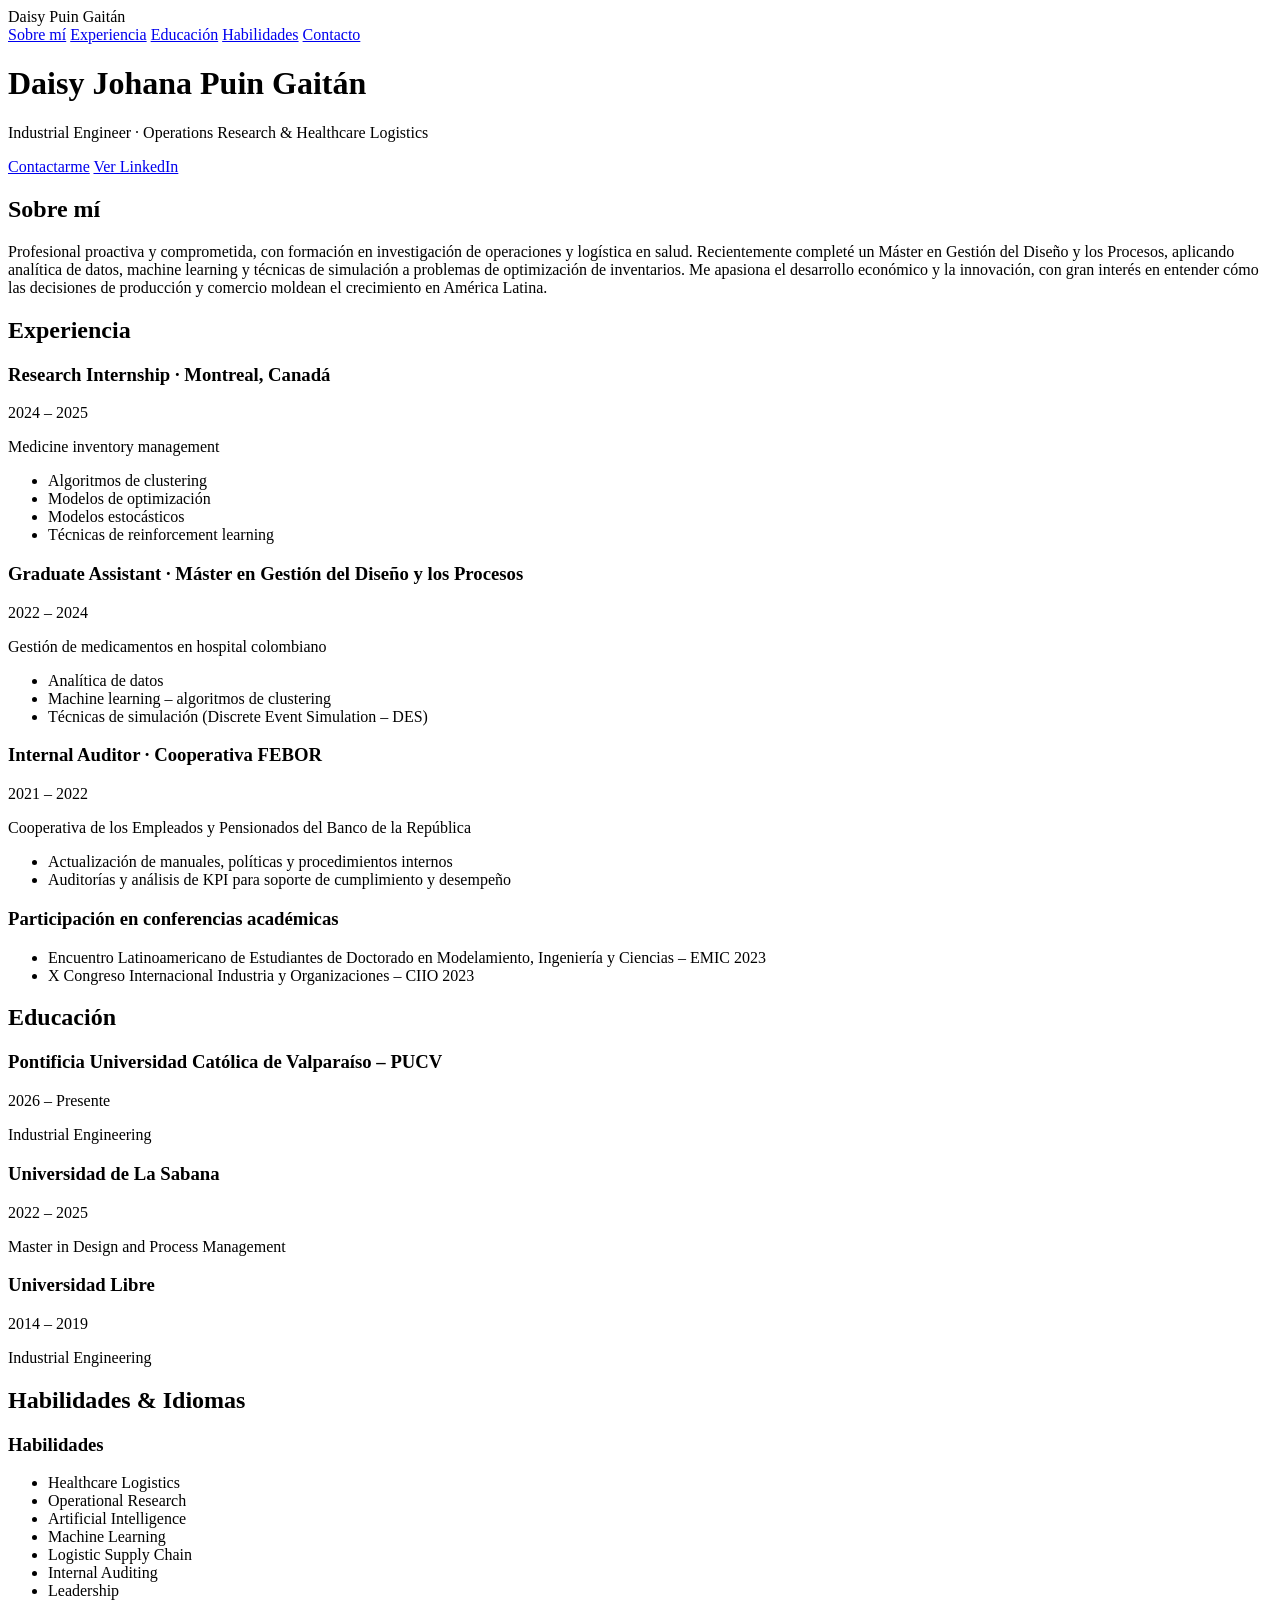
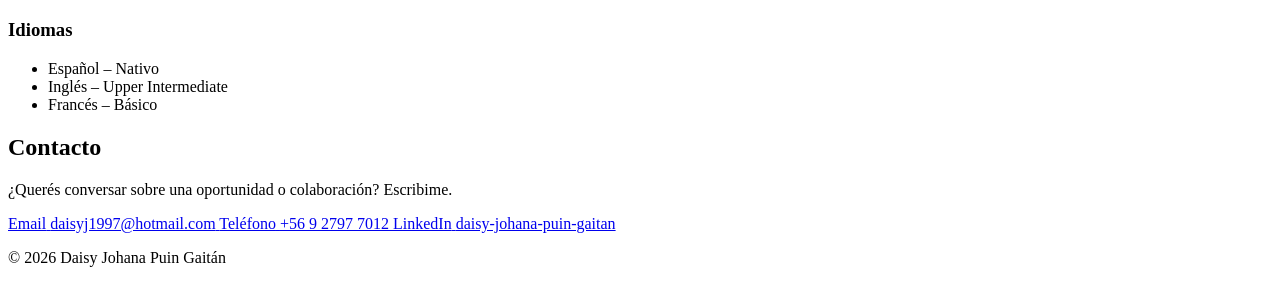
==== index.html @ 59e85f4f "Rename index_1.html to index.html" ====
<!DOCTYPE html>
<html lang="es">
<head>
<meta charset="UTF-8">
<meta name="viewport" content="width=device-width, initial-scale=1.0">
<title>Daisy Puin Gaitán · Industrial Engineer</title>
<link rel="stylesheet" href="style.css">
</head>
<body>

<header class="hero">
  <nav class="nav">
    <span class="nav-name">Daisy Puin Gaitán</span>
    <div class="nav-links">
      <a href="#about">Sobre mí</a>
      <a href="#experience">Experiencia</a>
      <a href="#education">Educación</a>
      <a href="#skills">Habilidades</a>
      <a href="#contact">Contacto</a>
    </div>
  </nav>

  <div class="hero-content">
    <h1>Daisy Johana Puin Gaitán</h1>
    <p class="role">Industrial Engineer &middot; Operations Research &amp; Healthcare Logistics</p>
    <div class="hero-actions">
      <a class="btn btn-primary" href="#contact">Contactarme</a>
      <a class="btn btn-secondary" href="https://www.linkedin.com/in/daisy-johana-puin-gaitan-b89314193/" target="_blank" rel="noopener">Ver LinkedIn</a>
    </div>
  </div>
</header>

<main>

  <section id="about" class="section">
    <h2>Sobre mí</h2>
    <p>
      Profesional proactiva y comprometida, con formación en investigación de operaciones y
      logística en salud. Recientemente completé un Máster en Gestión del Diseño y los Procesos,
      aplicando analítica de datos, machine learning y técnicas de simulación a problemas de
      optimización de inventarios. Me apasiona el desarrollo económico y la innovación, con gran
      interés en entender cómo las decisiones de producción y comercio moldean el crecimiento
      en América Latina.
    </p>
  </section>

  <section id="experience" class="section alt">
    <h2>Experiencia</h2>

    <div class="timeline">

      <article class="timeline-item">
        <div class="timeline-header">
          <h3>Research Internship &middot; Montreal, Canadá</h3>
          <span class="timeline-date">2024 &ndash; 2025</span>
        </div>
        <p class="timeline-sub">Medicine inventory management</p>
        <ul>
          <li>Algoritmos de clustering</li>
          <li>Modelos de optimización</li>
          <li>Modelos estocásticos</li>
          <li>Técnicas de reinforcement learning</li>
        </ul>
      </article>

      <article class="timeline-item">
        <div class="timeline-header">
          <h3>Graduate Assistant &middot; Máster en Gestión del Diseño y los Procesos</h3>
          <span class="timeline-date">2022 &ndash; 2024</span>
        </div>
        <p class="timeline-sub">Gestión de medicamentos en hospital colombiano</p>
        <ul>
          <li>Analítica de datos</li>
          <li>Machine learning &ndash; algoritmos de clustering</li>
          <li>Técnicas de simulación (Discrete Event Simulation &ndash; DES)</li>
        </ul>
      </article>

      <article class="timeline-item">
        <div class="timeline-header">
          <h3>Internal Auditor &middot; Cooperativa FEBOR</h3>
          <span class="timeline-date">2021 &ndash; 2022</span>
        </div>
        <p class="timeline-sub">Cooperativa de los Empleados y Pensionados del Banco de la República</p>
        <ul>
          <li>Actualización de manuales, políticas y procedimientos internos</li>
          <li>Auditorías y análisis de KPI para soporte de cumplimiento y desempeño</li>
        </ul>
      </article>

    </div>

    <div class="conferences">
      <h3>Participación en conferencias académicas</h3>
      <ul>
        <li>Encuentro Latinoamericano de Estudiantes de Doctorado en Modelamiento, Ingeniería y Ciencias &ndash; EMIC 2023</li>
        <li>X Congreso Internacional Industria y Organizaciones &ndash; CIIO 2023</li>
      </ul>
    </div>
  </section>

  <section id="education" class="section">
    <h2>Educación</h2>
    <div class="timeline">
      <article class="timeline-item">
        <div class="timeline-header">
          <h3>Pontificia Universidad Católica de Valparaíso &ndash; PUCV</h3>
          <span class="timeline-date">2026 &ndash; Presente</span>
        </div>
        <p class="timeline-sub">Industrial Engineering</p>
      </article>

      <article class="timeline-item">
        <div class="timeline-header">
          <h3>Universidad de La Sabana</h3>
          <span class="timeline-date">2022 &ndash; 2025</span>
        </div>
        <p class="timeline-sub">Master in Design and Process Management</p>
      </article>

      <article class="timeline-item">
        <div class="timeline-header">
          <h3>Universidad Libre</h3>
          <span class="timeline-date">2014 &ndash; 2019</span>
        </div>
        <p class="timeline-sub">Industrial Engineering</p>
      </article>
    </div>
  </section>

  <section id="skills" class="section alt">
    <h2>Habilidades &amp; Idiomas</h2>

    <div class="skills-grid">
      <div>
        <h3>Habilidades</h3>
        <ul class="tags">
          <li>Healthcare Logistics</li>
          <li>Operational Research</li>
          <li>Artificial Intelligence</li>
          <li>Machine Learning</li>
          <li>Logistic Supply Chain</li>
          <li>Internal Auditing</li>
          <li>Leadership</li>
        </ul>
      </div>

      <div>
        <h3>Idiomas</h3>
        <ul class="tags">
          <li>Español &ndash; Nativo</li>
          <li>Inglés &ndash; Upper Intermediate</li>
          <li>Francés &ndash; Básico</li>
        </ul>
      </div>
    </div>
  </section>

  <section id="contact" class="section">
    <h2>Contacto</h2>
    <p>¿Querés conversar sobre una oportunidad o colaboración? Escribime.</p>
    <div class="contact-grid">
      <a class="contact-card" href="mailto:daisyj1997@hotmail.com">
        <span class="contact-label">Email</span>
        <span>daisyj1997@hotmail.com</span>
      </a>
      <a class="contact-card" href="tel:+56927977012">
        <span class="contact-label">Teléfono</span>
        <span>+56 9 2797 7012</span>
      </a>
      <a class="contact-card" href="https://www.linkedin.com/in/daisy-johana-puin-gaitan-b89314193/" target="_blank" rel="noopener">
        <span class="contact-label">LinkedIn</span>
        <span>daisy-johana-puin-gaitan</span>
      </a>
    </div>
  </section>

</main>

<footer class="footer">
  <p>&copy; <span id="year"></span> Daisy Johana Puin Gaitán</p>
</footer>

<script>
  document.getElementById('year').textContent = new Date().getFullYear();
</script>

</body>
</html>
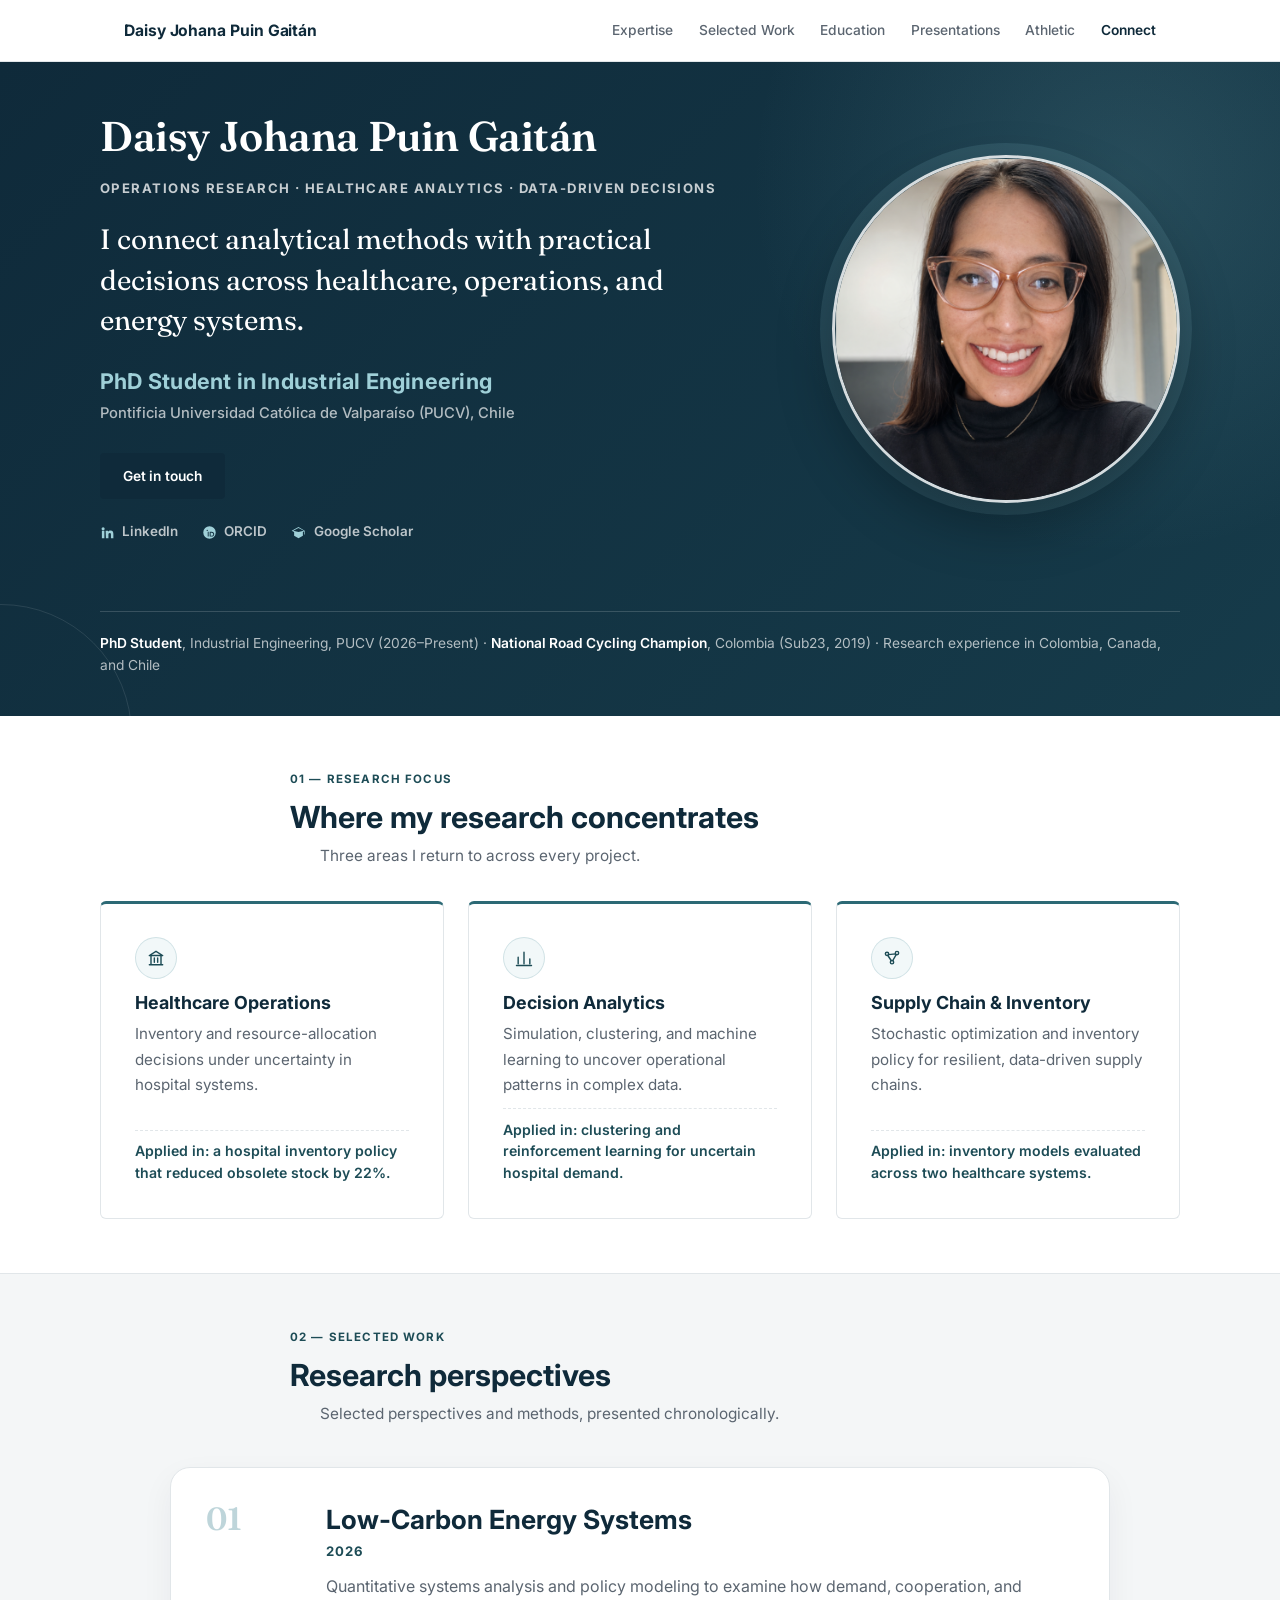
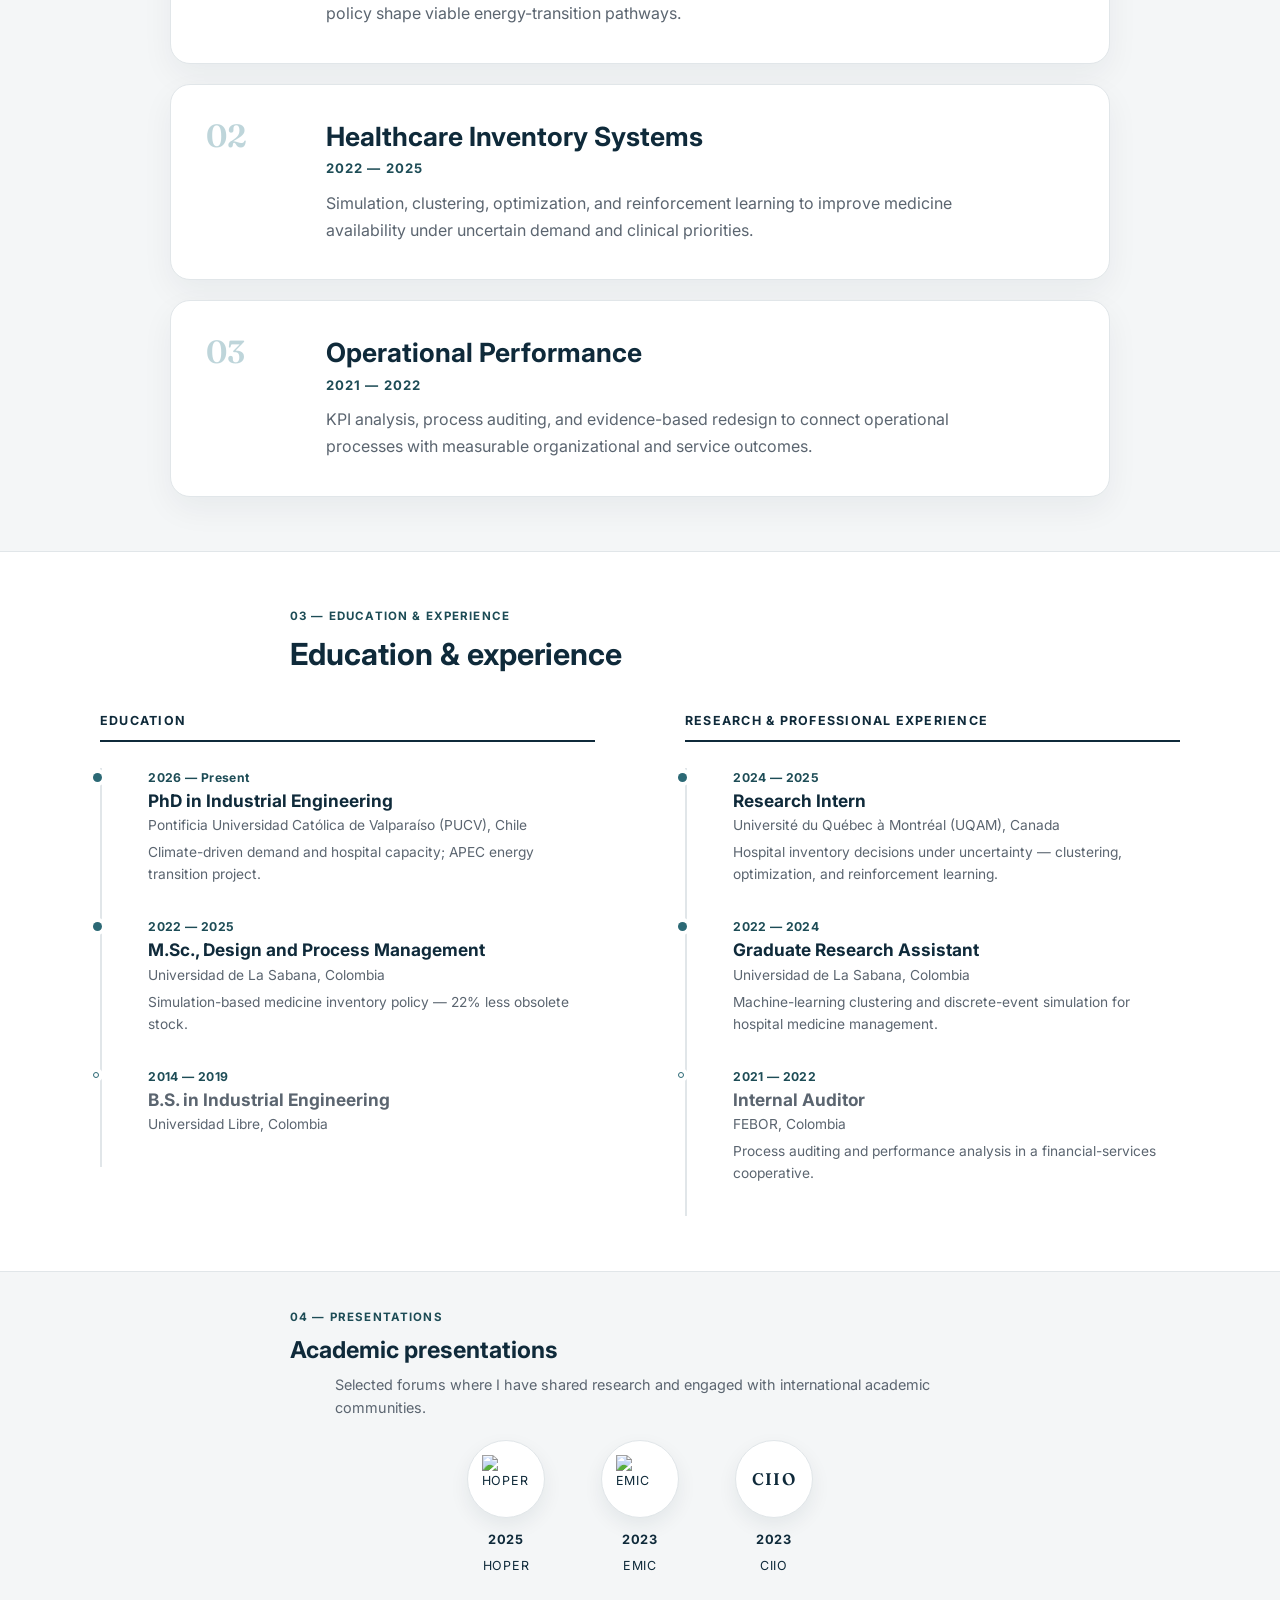
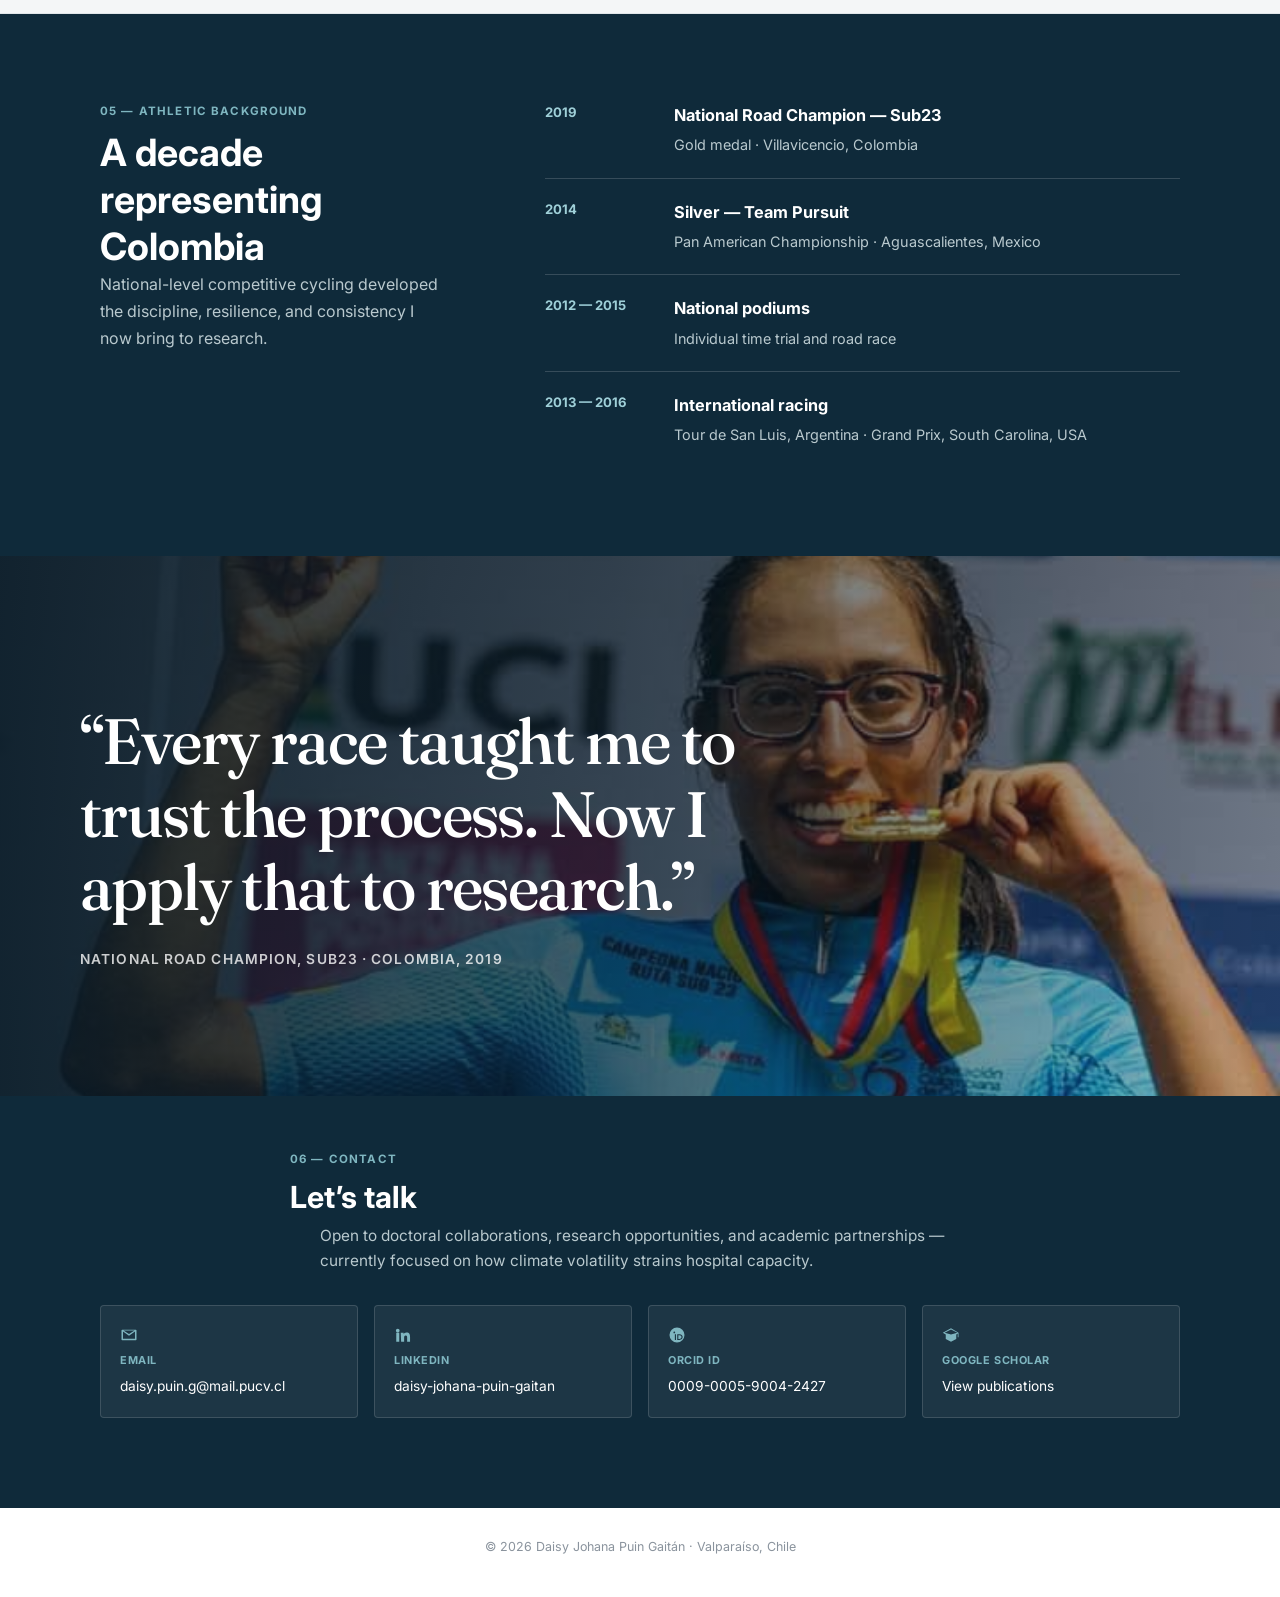
==== commit 13c48c29: "Update personal website" ====
--- a/index.html
+++ b/index.html
@@ -1,188 +1,276 @@
 <!DOCTYPE html>
-<html lang="es">
+<html lang="en">
 <head>
 <meta charset="UTF-8">
 <meta name="viewport" content="width=device-width, initial-scale=1.0">
-<title>Daisy Puin Gaitán · Industrial Engineer</title>
+<title>Daisy Puin Gaitán · Industrial Engineer &amp; Researcher</title>
+<meta name="description" content="Daisy Johana Puin Gaitán — Industrial Engineer and PhD researcher in Operations Research and Healthcare Systems, PUCV, Chile.">
+
+<!-- Open Graph -->
+<meta property="og:title" content="Daisy Puin Gaitán · Industrial Engineer &amp; Researcher">
+<meta property="og:description" content="Industrial Engineer and Researcher in Healthcare Operations — Pontificia Universidad Católica de Valparaíso, Chile.">
+<meta property="og:type" content="website">
+<meta property="og:image" content="linkedin.png">
+
+<link rel="icon" href="data:image/svg+xml,%3Csvg xmlns='http://www.w3.org/2000/svg' viewBox='0 0 64 64'%3E%3Crect width='64' height='64' rx='8' fill='%230f2a3a'/%3E%3Ctext x='32' y='41' font-family='Arial,sans-serif' font-weight='700' font-size='24' fill='%237fb6c0' text-anchor='middle'%3EDP%3C/text%3E%3C/svg%3E">
+
+<link rel="preconnect" href="https://fonts.googleapis.com">
+<link rel="preconnect" href="https://fonts.gstatic.com" crossorigin>
+<link href="https://fonts.googleapis.com/css2?family=Fraunces:opsz,wght@9..144,500;9..144,600&amp;family=Inter:wght@400;500;600;700&amp;display=swap" rel="stylesheet">
+
 <link rel="stylesheet" href="style.css">
 </head>
 <body>
 
-<header class="hero">
-  <nav class="nav">
-    <span class="nav-name">Daisy Puin Gaitán</span>
+<a class="skip-link" href="#main">Skip to content</a>
+
+<!-- ============ HEADER / NAV ============ -->
+<header class="site-header">
+  <nav class="nav" aria-label="Primary">
+    <a class="nav-brand" href="#top">Daisy Johana Puin Gaitán</a>
+
+    <input type="checkbox" id="nav-toggle" class="nav-toggle-input">
+    <label for="nav-toggle" class="nav-toggle" aria-label="Open menu">
+      <span></span><span></span><span></span>
+    </label>
+
     <div class="nav-links">
-      <a href="#about">Sobre mí</a>
-      <a href="#experience">Experiencia</a>
-      <a href="#education">Educación</a>
-      <a href="#skills">Habilidades</a>
-      <a href="#contact">Contacto</a>
+      <a href="#focus">Expertise</a>
+      <a href="#projects">Selected Work</a>
+      <a href="#education">Education</a>
+      <a href="#presentations">Presentations</a>
+      <a href="#athletic">Athletic</a>
+      <a href="#contact" class="nav-cta">Connect</a>
     </div>
   </nav>
-
-  <div class="hero-content">
-    <h1>Daisy Johana Puin Gaitán</h1>
-    <p class="role">Industrial Engineer &middot; Operations Research &amp; Healthcare Logistics</p>
-    <div class="hero-actions">
-      <a class="btn btn-primary" href="#contact">Contactarme</a>
-      <a class="btn btn-secondary" href="https://www.linkedin.com/in/daisy-johana-puin-gaitan-b89314193/" target="_blank" rel="noopener">Ver LinkedIn</a>
-    </div>
-  </div>
 </header>
 
-<main>
-
-  <section id="about" class="section">
-    <h2>Sobre mí</h2>
-    <p>
-      Profesional proactiva y comprometida, con formación en investigación de operaciones y
-      logística en salud. Recientemente completé un Máster en Gestión del Diseño y los Procesos,
-      aplicando analítica de datos, machine learning y técnicas de simulación a problemas de
-      optimización de inventarios. Me apasiona el desarrollo económico y la innovación, con gran
-      interés en entender cómo las decisiones de producción y comercio moldean el crecimiento
-      en América Latina.
-    </p>
-  </section>
-
-  <section id="experience" class="section alt">
-    <h2>Experiencia</h2>
-
-    <div class="timeline">
-
-      <article class="timeline-item">
-        <div class="timeline-header">
-          <h3>Research Internship &middot; Montreal, Canadá</h3>
-          <span class="timeline-date">2024 &ndash; 2025</span>
-        </div>
-        <p class="timeline-sub">Medicine inventory management</p>
-        <ul>
-          <li>Algoritmos de clustering</li>
-          <li>Modelos de optimización</li>
-          <li>Modelos estocásticos</li>
-          <li>Técnicas de reinforcement learning</li>
-        </ul>
-      </article>
-
-      <article class="timeline-item">
-        <div class="timeline-header">
-          <h3>Graduate Assistant &middot; Máster en Gestión del Diseño y los Procesos</h3>
-          <span class="timeline-date">2022 &ndash; 2024</span>
-        </div>
-        <p class="timeline-sub">Gestión de medicamentos en hospital colombiano</p>
-        <ul>
-          <li>Analítica de datos</li>
-          <li>Machine learning &ndash; algoritmos de clustering</li>
-          <li>Técnicas de simulación (Discrete Event Simulation &ndash; DES)</li>
-        </ul>
-      </article>
-
-      <article class="timeline-item">
-        <div class="timeline-header">
-          <h3>Internal Auditor &middot; Cooperativa FEBOR</h3>
-          <span class="timeline-date">2021 &ndash; 2022</span>
-        </div>
-        <p class="timeline-sub">Cooperativa de los Empleados y Pensionados del Banco de la República</p>
-        <ul>
-          <li>Actualización de manuales, políticas y procedimientos internos</li>
-          <li>Auditorías y análisis de KPI para soporte de cumplimiento y desempeño</li>
-        </ul>
-      </article>
-
-    </div>
-
-    <div class="conferences">
-      <h3>Participación en conferencias académicas</h3>
-      <ul>
-        <li>Encuentro Latinoamericano de Estudiantes de Doctorado en Modelamiento, Ingeniería y Ciencias &ndash; EMIC 2023</li>
-        <li>X Congreso Internacional Industria y Organizaciones &ndash; CIIO 2023</li>
-      </ul>
-    </div>
-  </section>
-
-  <section id="education" class="section">
-    <h2>Educación</h2>
-    <div class="timeline">
-      <article class="timeline-item">
-        <div class="timeline-header">
-          <h3>Pontificia Universidad Católica de Valparaíso &ndash; PUCV</h3>
-          <span class="timeline-date">2026 &ndash; Presente</span>
-        </div>
-        <p class="timeline-sub">Industrial Engineering</p>
-      </article>
-
-      <article class="timeline-item">
-        <div class="timeline-header">
-          <h3>Universidad de La Sabana</h3>
-          <span class="timeline-date">2022 &ndash; 2025</span>
-        </div>
-        <p class="timeline-sub">Master in Design and Process Management</p>
-      </article>
-
-      <article class="timeline-item">
-        <div class="timeline-header">
-          <h3>Universidad Libre</h3>
-          <span class="timeline-date">2014 &ndash; 2019</span>
-        </div>
-        <p class="timeline-sub">Industrial Engineering</p>
-      </article>
-    </div>
-  </section>
-
-  <section id="skills" class="section alt">
-    <h2>Habilidades &amp; Idiomas</h2>
-
-    <div class="skills-grid">
-      <div>
-        <h3>Habilidades</h3>
-        <ul class="tags">
-          <li>Healthcare Logistics</li>
-          <li>Operational Research</li>
-          <li>Artificial Intelligence</li>
-          <li>Machine Learning</li>
-          <li>Logistic Supply Chain</li>
-          <li>Internal Auditing</li>
-          <li>Leadership</li>
+<main id="main">
+
+  <!-- ============ HERO / PROFILE ============ -->
+  <section class="hero" id="top">
+    <div class="hero-inner">
+      <div class="hero-text">
+        <h1>Daisy Johana Puin Gaitán</h1>
+        <p class="keywords">Operations Research · Healthcare Analytics · Data-Driven Decisions</p>
+        <p class="tagline">I connect analytical methods with practical decisions across healthcare, operations, and energy systems.</p>
+        <p class="hero-role">PhD Student in Industrial Engineering</p>
+        <p class="affiliation">Pontificia Universidad Católica de Valparaíso (PUCV), Chile</p>
+
+        <div class="hero-actions">
+          <a class="btn btn-primary" href="mailto:daisy.puin.g@mail.pucv.cl">Get in touch</a>
+        </div>
+
+        <ul class="hero-links" aria-label="Professional profiles">
+          <li>
+            <a href="https://www.linkedin.com/in/daisy-johana-puin-gaitan-b89314193/" target="_blank" rel="noopener">
+              <svg viewBox="0 0 24 24" aria-hidden="true"><path d="M4.98 3.5a2.5 2.5 0 1 1 0 5 2.5 2.5 0 0 1 0-5ZM3 9h4v12H3zM9 9h3.8v1.7h.05c.53-.95 1.83-1.95 3.77-1.95 4.03 0 4.78 2.55 4.78 5.86V21H17.5v-5.4c0-1.29-.02-2.95-1.85-2.95-1.86 0-2.14 1.4-2.14 2.86V21H9.51z"/></svg>
+              <span>LinkedIn</span>
+            </a>
+          </li>
+          <li>
+            <a href="https://orcid.org/0009-0005-9004-2427" target="_blank" rel="noopener">
+              <svg viewBox="0 0 24 24" aria-hidden="true"><path d="M12 2a10 10 0 1 0 0 20 10 10 0 0 0 0-20Zm-3.6 5.4a1.15 1.15 0 1 1 0 2.3 1.15 1.15 0 0 1 0-2.3ZM9.15 10.9h1.5v7.6h-1.5zm3.15 0h3.05c2.9 0 4.18 2.07 4.18 3.8 0 1.9-1.49 3.8-4.15 3.8h-3.08zm1.5 1.33v5.15h1.44c1.94 0 2.75-1.43 2.75-2.6 0-1.4-.87-2.55-2.78-2.55z"/></svg>
+              <span>ORCID</span>
+            </a>
+          </li>
+          <li>
+            <a href="https://scholar.google.com/citations?user=9LA3cPAAAAAJ&amp;hl=es" target="_blank" rel="noopener">
+              <svg viewBox="0 0 24 24" aria-hidden="true"><path d="M12 3 1 9l4 2.18v6L12 21l7-3.82v-6l2-1.09V15h1V9Zm-6 9.28V13.3l6 3.28 6-3.28v-.02l-6 3.28Zm6-1.1L3.5 9 12 4.82 20.5 9Z"/></svg>
+              <span>Google Scholar</span>
+            </a>
+          </li>
         </ul>
       </div>
 
-      <div>
-        <h3>Idiomas</h3>
-        <ul class="tags">
-          <li>Español &ndash; Nativo</li>
-          <li>Inglés &ndash; Upper Intermediate</li>
-          <li>Francés &ndash; Básico</li>
-        </ul>
+      <div class="hero-photo">
+        <img src="linkedin.png" alt="Portrait of Daisy Johana Puin Gaitán">
       </div>
     </div>
-  </section>
-
-  <section id="contact" class="section">
-    <h2>Contacto</h2>
-    <p>¿Querés conversar sobre una oportunidad o colaboración? Escribime.</p>
+
+    <p class="hero-credentials">
+      <strong>PhD Student</strong>, Industrial Engineering, PUCV (2026–Present) ·
+      <strong>National Road Cycling Champion</strong>, Colombia (Sub23, 2019) ·
+      Research experience in Colombia, Canada, and Chile
+    </p>
+  </section>
+
+  <!-- ============ RESEARCH FOCUS ============ -->
+  <section class="section" id="focus" aria-labelledby="focus-title">
+    <div class="section-head section-head-center">
+      <p class="kicker">01 — Research Focus</p>
+      <h2 id="focus-title">Where my research concentrates</h2>
+      <p class="section-lede">Three areas I return to across every project.</p>
+    </div>
+
+    <div class="focus-grid">
+      <article class="focus-card"><span class="focus-icon" aria-hidden="true"><svg viewBox="0 0 24 24"><path d="M4 20h16M6 20V9m12 11V9M4 9h16L12 4 4 9Zm6 3v5m4-5v5"/></svg></span><h3>Healthcare Operations</h3><p>Inventory and resource-allocation decisions under uncertainty in hospital systems.</p><p class="focus-applied">Applied in: a hospital inventory policy that reduced obsolete stock by 22%.</p></article>
+      <article class="focus-card"><span class="focus-icon" aria-hidden="true"><svg viewBox="0 0 24 24"><path d="M5 19V11m7 8V5m7 14v-6M3 21h18"/></svg></span><h3>Decision Analytics</h3><p>Simulation, clustering, and machine learning to uncover operational patterns in complex data.</p><p class="focus-applied">Applied in: clustering and reinforcement learning for uncertain hospital demand.</p></article>
+      <article class="focus-card"><span class="focus-icon" aria-hidden="true"><svg viewBox="0 0 24 24"><circle cx="6" cy="7" r="2"/><circle cx="18" cy="6" r="2"/><circle cx="12" cy="17" r="2"/><path d="m8 8 8-1m-9 2 4 6m6-7-4 7"/></svg></span><h3>Supply Chain &amp; Inventory</h3><p>Stochastic optimization and inventory policy for resilient, data-driven supply chains.</p><p class="focus-applied">Applied in: inventory models evaluated across two healthcare systems.</p></article>
+    </div>
+  </section>
+
+  <!-- ============ SELECTED RESEARCH & PROJECTS ============ -->
+  <section class="section section-alt" id="projects" aria-labelledby="projects-title">
+    <div class="section-head section-head-center">
+      <p class="kicker">02 — Selected Work</p>
+      <h2 id="projects-title">Research perspectives</h2>
+      <p class="section-lede">Selected perspectives and methods, presented chronologically.</p>
+    </div>
+
+    <div class="project-list project-list-compact">
+      <article class="project-summary">
+        <span class="project-index">01</span>
+        <div><h3>Low-Carbon Energy Systems</h3><time datetime="2026">2026</time><p>Quantitative systems analysis and policy modeling to examine how demand, cooperation, and policy shape viable energy-transition pathways.</p></div>
+      </article>
+
+      <article class="project-summary">
+        <span class="project-index">02</span>
+        <div><h3>Healthcare Inventory Systems</h3><time>2022 — 2025</time><p>Simulation, clustering, optimization, and reinforcement learning to improve medicine availability under uncertain demand and clinical priorities.</p></div>
+      </article>
+
+      <article class="project-summary">
+        <span class="project-index">03</span>
+        <div><h3>Operational Performance</h3><time>2021 — 2022</time><p>KPI analysis, process auditing, and evidence-based redesign to connect operational processes with measurable organizational and service outcomes.</p></div>
+      </article>
+    </div>
+  </section>
+
+  <!-- ============ EDUCATION & EXPERIENCE ============ -->
+  <section class="section" id="education" aria-labelledby="education-title">
+    <div class="section-head section-head-center">
+      <p class="kicker">03 — Education &amp; Experience</p>
+      <h2 id="education-title">Education &amp; experience</h2>
+    </div>
+
+    <div class="career-columns">
+      <section class="career-column" aria-labelledby="academic-path-title"><h3 id="academic-path-title">Education</h3><ol class="timeline">
+      <li class="timeline-item">
+        <div class="timeline-marker" aria-hidden="true"></div>
+        <div class="timeline-content">
+          <div class="timeline-row">
+            <span class="timeline-date">2026 — Present</span>
+          </div>
+          <h3>PhD in Industrial Engineering</h3>
+          <p class="timeline-org">Pontificia Universidad Católica de Valparaíso (PUCV), Chile</p>
+          <p>Climate-driven demand and hospital capacity; APEC energy transition project.</p>
+        </div>
+      </li>
+
+      <li class="timeline-item">
+        <div class="timeline-marker" aria-hidden="true"></div>
+        <div class="timeline-content">
+          <div class="timeline-row">
+            <span class="timeline-date">2022 — 2025</span>
+          </div>
+          <h3>M.Sc., Design and Process Management</h3>
+          <p class="timeline-org">Universidad de La Sabana, Colombia</p>
+          <p>Simulation-based medicine inventory policy — 22% less obsolete stock.</p>
+        </div>
+      </li>
+
+      <li class="timeline-item timeline-item-minor">
+        <div class="timeline-marker" aria-hidden="true"></div>
+        <div class="timeline-content">
+          <div class="timeline-row">
+            <span class="timeline-date">2014 — 2019</span>
+          </div>
+          <h3>B.S. in Industrial Engineering</h3>
+          <p class="timeline-org">Universidad Libre, Colombia</p>
+        </div>
+      </li>
+      </ol></section>
+      <section class="career-column" aria-labelledby="experience-path-title"><h3 id="experience-path-title">Research &amp; professional experience</h3><ol class="timeline">
+        <li class="timeline-item"><div class="timeline-marker" aria-hidden="true"></div><div class="timeline-content"><div class="timeline-row"><span class="timeline-date">2024 — 2025</span></div><h3>Research Intern</h3><p class="timeline-org">Université du Québec à Montréal (UQAM), Canada</p><p>Hospital inventory decisions under uncertainty — clustering, optimization, and reinforcement learning.</p></div></li>
+        <li class="timeline-item"><div class="timeline-marker" aria-hidden="true"></div><div class="timeline-content"><div class="timeline-row"><span class="timeline-date">2022 — 2024</span></div><h3>Graduate Research Assistant</h3><p class="timeline-org">Universidad de La Sabana, Colombia</p><p>Machine-learning clustering and discrete-event simulation for hospital medicine management.</p></div></li>
+        <li class="timeline-item timeline-item-minor"><div class="timeline-marker" aria-hidden="true"></div><div class="timeline-content"><div class="timeline-row"><span class="timeline-date">2021 — 2022</span></div><h3>Internal Auditor</h3><p class="timeline-org">FEBOR, Colombia</p><p>Process auditing and performance analysis in a financial-services cooperative.</p></div></li>
+      </ol></section>
+    </div>
+  </section>
+
+  <!-- ============ PRESENTATIONS ============ -->
+  <section class="section section-alt" id="presentations" aria-labelledby="presentations-title">
+    <div class="section-head section-head-center">
+      <p class="kicker">04 — Presentations</p>
+      <h2 id="presentations-title">Academic presentations</h2>
+      <p class="section-lede">Selected forums where I have shared research and engaged with international academic communities.</p>
+    </div>
+
+    <div class="presentation-circles" aria-label="Academic presentations by year">
+      <a class="presentation-circle" href="https://www.hoper-school.com/" target="_blank" rel="noopener"><span class="event-logo"><img src="assets/hoper.png" alt="HOpeR"></span><strong>2025</strong><span>HOpeR</span></a>
+      <a class="presentation-circle" href="https://eventos.cmm.uchile.cl/emic2023/index.html" target="_blank" rel="noopener"><span class="event-logo"><img src="assets/emic2023.png" alt="EMIC"></span><strong>2023</strong><span>EMIC</span></a>
+      <a class="presentation-circle" href="https://revistascientificas.cuc.edu.co/bilo/issue/view/247" target="_blank" rel="noopener"><span class="event-logo event-logo-type" aria-label="CIIO">CIIO</span><strong>2023</strong><span>CIIO</span></a>
+    </div>
+  </section>
+
+  <!-- ============ ATHLETIC BACKGROUND ============ -->
+  <section class="athletic-records" id="athletic" aria-labelledby="athletic-title">
+    <div class="athletic-records-inner">
+      <div class="athletic-records-intro"><p class="kicker kicker-light">05 — Athletic Background</p><h2 id="athletic-title">A decade representing Colombia</h2><p>National-level competitive cycling developed the discipline, resilience, and consistency I now bring to research.</p></div>
+      <ol class="athletic-achievements">
+        <li><time>2019</time><div><strong>National Road Champion — Sub23</strong><span>Gold medal · Villavicencio, Colombia</span></div></li>
+        <li><time>2014</time><div><strong>Silver — Team Pursuit</strong><span>Pan American Championship · Aguascalientes, Mexico</span></div></li>
+        <li><time>2012 — 2015</time><div><strong>National podiums</strong><span>Individual time trial and road race</span></div></li>
+        <li><time>2013 — 2016</time><div><strong>International racing</strong><span>Tour de San Luis, Argentina · Grand Prix, South Carolina, USA</span></div></li>
+      </ol>
+    </div>
+  </section>
+  <section class="athletic-statement" aria-label="Athletic mindset">
+    <div class="athletic-overlay">
+      <blockquote>&ldquo;Every race taught me to trust the process. Now I apply that to research.&rdquo;</blockquote>
+      <p>National Road Champion, Sub23 · Colombia, 2019</p>
+    </div>
+  </section>
+
+  <!-- ============ CONTACT ============ -->
+  <section class="section section-dark" id="contact" aria-labelledby="contact-title">
+    <div class="section-head section-head-center">
+      <p class="kicker kicker-light">06 — Contact</p>
+      <h2 id="contact-title">Let&rsquo;s talk</h2>
+      <p class="section-lede section-lede-light">Open to doctoral collaborations, research opportunities, and academic
+        partnerships — currently focused on how climate volatility strains hospital capacity.</p>
+    </div>
+
     <div class="contact-grid">
-      <a class="contact-card" href="mailto:daisyj1997@hotmail.com">
+      <a class="contact-card" href="mailto:daisy.puin.g@mail.pucv.cl">
+        <svg viewBox="0 0 24 24" aria-hidden="true"><path d="M3 5h18a1 1 0 0 1 1 1v12a1 1 0 0 1-1 1H3a1 1 0 0 1-1-1V6a1 1 0 0 1 1-1Zm1 2.4V17h16V7.4l-8 5.6Zm.6-1.4L12 10.7l7.4-4.7Z"/></svg>
         <span class="contact-label">Email</span>
-        <span>daisyj1997@hotmail.com</span>
-      </a>
-      <a class="contact-card" href="tel:+56927977012">
-        <span class="contact-label">Teléfono</span>
-        <span>+56 9 2797 7012</span>
+        <span>daisy.puin.g@mail.pucv.cl</span>
       </a>
       <a class="contact-card" href="https://www.linkedin.com/in/daisy-johana-puin-gaitan-b89314193/" target="_blank" rel="noopener">
+        <svg viewBox="0 0 24 24" aria-hidden="true"><path d="M4.98 3.5a2.5 2.5 0 1 1 0 5 2.5 2.5 0 0 1 0-5ZM3 9h4v12H3zM9 9h3.8v1.7h.05c.53-.95 1.83-1.95 3.77-1.95 4.03 0 4.78 2.55 4.78 5.86V21H17.5v-5.4c0-1.29-.02-2.95-1.85-2.95-1.86 0-2.14 1.4-2.14 2.86V21H9.51z"/></svg>
         <span class="contact-label">LinkedIn</span>
         <span>daisy-johana-puin-gaitan</span>
       </a>
-    </div>
+      <a class="contact-card" href="https://orcid.org/0009-0005-9004-2427" target="_blank" rel="noopener">
+        <svg viewBox="0 0 24 24" aria-hidden="true"><path d="M12 2a10 10 0 1 0 0 20 10 10 0 0 0 0-20Zm-3.6 5.4a1.15 1.15 0 1 1 0 2.3 1.15 1.15 0 0 1 0-2.3ZM9.15 10.9h1.5v7.6h-1.5zm3.15 0h3.05c2.9 0 4.18 2.07 4.18 3.8 0 1.9-1.49 3.8-4.15 3.8h-3.08zm1.5 1.33v5.15h1.44c1.94 0 2.75-1.43 2.75-2.6 0-1.4-.87-2.55-2.78-2.55z"/></svg>
+        <span class="contact-label">ORCID iD</span>
+        <span>0009-0005-9004-2427</span>
+      </a>
+      <a class="contact-card" href="https://scholar.google.com/citations?user=9LA3cPAAAAAJ&amp;hl=es" target="_blank" rel="noopener">
+        <svg viewBox="0 0 24 24" aria-hidden="true"><path d="M12 3 1 9l4 2.18v6L12 21l7-3.82v-6l2-1.09V15h1V9Zm-6 9.28V13.3l6 3.28 6-3.28v-.02l-6 3.28Zm6-1.1L3.5 9 12 4.82 20.5 9Z"/></svg>
+        <span class="contact-label">Google Scholar</span>
+        <span>View publications</span>
+      </a>
+    </div>
+
   </section>
 
 </main>
 
 <footer class="footer">
-  <p>&copy; <span id="year"></span> Daisy Johana Puin Gaitán</p>
+  <p>&copy; <span id="year">2026</span> Daisy Johana Puin Gaitán · Valparaíso, Chile</p>
 </footer>
 
 <script>
+  // Update footer year and close mobile menu after a nav click.
   document.getElementById('year').textContent = new Date().getFullYear();
+  document.querySelectorAll('.nav-links a').forEach(function (link) {
+    link.addEventListener('click', function () {
+      var toggle = document.getElementById('nav-toggle');
+      if (toggle) toggle.checked = false;
+    });
+  });
 </script>
 
 </body>
--- a/style.css
+++ b/style.css
@@ -0,0 +1,1430 @@
+/* ==========================================================================
+   Daisy Puin Gaitán — Personal site
+   Visual concept: a sober academic-executive profile. White/near-white
+   surface, a dark navy-teal for authority and accents, sans-serif type
+   throughout with the serif reserved for the name and a single closing
+   quote. Dense, factual, minimal ornament — built to be scanned, not read
+   like an essay.
+   ========================================================================== */
+
+:root {
+  --ink: #16202a;
+  --navy: #0f2a3a;
+  --navy-deep: #081a26;
+  --paper: #ffffff;
+  --paper-alt: #f4f6f7;
+  --surface: #ffffff;
+  --accent: #2c6975;
+  --accent-deep: #1d4c56;
+  --accent-bright: #4a95a3;
+  --muted: #5b6570;
+  --muted-light: #8a939d;
+  --line: #e1e6e9;
+  --line-dark: rgba(255, 255, 255, 0.16);
+
+  /* Type */
+  --font-serif: "Fraunces", "Iowan Old Style", "Palatino Linotype", Georgia, serif;
+  --font-sans: "Inter", -apple-system, BlinkMacSystemFont, "Segoe UI", Roboto, Helvetica, Arial, sans-serif;
+
+  /* Layout */
+  --max-width: 1080px;
+  --max-width-narrow: 700px;
+  --radius: 4px;
+}
+
+/* ==========================================================================
+   Reset & base
+   ========================================================================== */
+
+* {
+  box-sizing: border-box;
+}
+
+html {
+  scroll-behavior: smooth;
+}
+
+body {
+  margin: 0;
+  background: var(--paper);
+  color: var(--ink);
+  font-family: var(--font-sans);
+  font-size: 16px;
+  line-height: 1.6;
+  -webkit-font-smoothing: antialiased;
+}
+
+img {
+  max-width: 100%;
+  display: block;
+}
+
+a {
+  color: inherit;
+  text-decoration: none;
+}
+
+h1, h2, h3, h4 {
+  font-family: var(--font-sans);
+  color: var(--navy);
+  line-height: 1.25;
+  font-weight: 700;
+  margin: 0;
+}
+
+p {
+  margin: 0 0 0.9em;
+}
+
+ul, ol {
+  margin: 0;
+  padding: 0;
+  list-style: none;
+}
+
+.skip-link {
+  position: absolute;
+  left: -999px;
+  top: auto;
+  background: var(--navy);
+  color: #fff;
+  padding: 0.8rem 1.2rem;
+  z-index: 200;
+  border-radius: var(--radius);
+}
+
+.skip-link:focus {
+  left: 1rem;
+  top: 1rem;
+}
+
+/* ==========================================================================
+   Buttons
+   ========================================================================== */
+
+.btn {
+  display: inline-flex;
+  align-items: center;
+  justify-content: center;
+  padding: 0.68rem 1.35rem;
+  font-family: var(--font-sans);
+  font-size: 0.86rem;
+  font-weight: 600;
+  letter-spacing: 0.01em;
+  border-radius: var(--radius);
+  border: 1px solid transparent;
+  transition: background 0.15s ease, color 0.15s ease, border-color 0.15s ease;
+  white-space: nowrap;
+}
+
+.btn-primary {
+  background: var(--navy);
+  color: #fff;
+}
+
+.btn-primary:hover {
+  background: var(--navy-deep);
+}
+
+.btn-secondary {
+  background: transparent;
+  color: var(--navy);
+  border-color: var(--line);
+}
+
+.btn-secondary:hover {
+  border-color: var(--navy);
+}
+
+/* ==========================================================================
+   Header / navigation
+   ========================================================================== */
+
+.site-header {
+  position: sticky;
+  top: 0;
+  z-index: 100;
+  background: rgba(255, 255, 255, 0.92);
+  backdrop-filter: saturate(160%) blur(10px);
+  -webkit-backdrop-filter: saturate(160%) blur(10px);
+  border-bottom: 1px solid var(--line);
+}
+
+.nav {
+  max-width: var(--max-width);
+  margin: 0 auto;
+  padding: 0.9rem 1.5rem;
+  display: flex;
+  align-items: center;
+  justify-content: space-between;
+}
+
+.nav-brand {
+  font-family: var(--font-sans);
+  font-weight: 700;
+  font-size: 0.98rem;
+  color: var(--navy);
+  letter-spacing: -0.005em;
+}
+
+.nav-links {
+  display: flex;
+  align-items: center;
+  gap: 1.6rem;
+}
+
+.nav-links a {
+  font-size: 0.86rem;
+  font-weight: 500;
+  color: var(--muted);
+  padding: 0.3rem 0;
+  border-bottom: 1px solid transparent;
+  transition: color 0.15s ease, border-color 0.15s ease;
+}
+
+.nav-links a:hover {
+  color: var(--navy);
+  border-color: var(--accent);
+}
+
+.nav-cta {
+  color: var(--navy) !important;
+  font-weight: 600 !important;
+}
+
+.nav-toggle-input {
+  display: none;
+}
+
+.nav-toggle {
+  display: none;
+  flex-direction: column;
+  gap: 5px;
+  cursor: pointer;
+  padding: 0.4rem;
+}
+
+.nav-toggle span {
+  width: 20px;
+  height: 2px;
+  background: var(--navy);
+  display: block;
+  transition: transform 0.2s ease, opacity 0.2s ease;
+}
+
+/* ==========================================================================
+   Hero / Profile
+   ========================================================================== */
+
+.hero {
+  padding: 3rem 1.5rem 2.5rem;
+  border-bottom: 1px solid var(--line);
+}
+
+.hero-inner {
+  max-width: var(--max-width);
+  margin: 0 auto;
+  display: flex;
+  align-items: center;
+  gap: 2.2rem;
+}
+
+.hero-text {
+  flex: 1;
+  min-width: 0;
+  max-width: 620px;
+}
+
+.hero-text h1 {
+  font-family: var(--font-serif);
+  font-size: clamp(1.9rem, 3.4vw, 2.6rem);
+  font-weight: 600;
+  letter-spacing: -0.01em;
+  margin-bottom: 0.5rem;
+}
+
+.keywords {
+  font-size: 1.05rem;
+  font-weight: 700;
+  color: var(--accent-deep);
+  margin: 0 0 0.7rem;
+}
+
+.tagline {
+  color: var(--ink);
+  font-size: 1rem;
+  max-width: 520px;
+  margin-bottom: 0.9rem;
+}
+
+.affiliation {
+  font-size: 0.92rem;
+  color: var(--muted);
+  font-weight: 500;
+  margin: 0 0 1.4rem;
+}
+
+.hero-actions {
+  display: flex;
+  flex-wrap: wrap;
+  gap: 0.8rem;
+  margin: 0 0 1.4rem;
+}
+
+.hero-links {
+  display: flex;
+  flex-wrap: wrap;
+  gap: 1.5rem;
+}
+
+.hero-links a {
+  display: inline-flex;
+  align-items: center;
+  gap: 0.45rem;
+  font-size: 0.84rem;
+  font-weight: 600;
+  color: var(--muted);
+  border-bottom: 1px solid transparent;
+}
+
+.hero-links svg {
+  width: 15px;
+  height: 15px;
+  fill: var(--accent-deep);
+  flex: none;
+}
+
+.hero-links a:hover {
+  color: var(--navy);
+  border-color: var(--accent);
+}
+
+.hero-photo {
+  position: relative;
+  flex: none;
+  width: 150px;
+}
+
+.hero-photo img {
+  width: 100%;
+  aspect-ratio: 1 / 1;
+  object-fit: cover;
+  border-radius: 50%;
+  border: 3px solid var(--surface);
+  box-shadow: 0 0 0 1px var(--line), 0 8px 20px -6px rgba(15, 42, 58, 0.25);
+}
+
+.hero-credentials {
+  max-width: var(--max-width);
+  margin: 1.6rem auto 0;
+  padding-top: 1.2rem;
+  border-top: 1px solid var(--line);
+  color: var(--muted);
+  font-size: 0.86rem;
+}
+
+.hero-credentials strong {
+  color: var(--navy);
+  font-weight: 600;
+}
+
+/* ==========================================================================
+   Sections — shared
+   ========================================================================== */
+
+.section {
+  padding: 3.4rem 1.5rem;
+  border-bottom: 1px solid var(--line);
+}
+
+.section-alt {
+  background: var(--paper-alt);
+}
+
+.section-dark {
+  background: var(--navy);
+  color: #eef1f5;
+  border-bottom-color: var(--navy);
+}
+
+.section-dark h2,
+.section-dark h3 {
+  color: #fff;
+}
+
+.section-grid,
+.section-head,
+.timeline,
+.focus-grid,
+.project-list,
+.presentation-list,
+.dual-columns,
+.contact-grid,
+.cv-cta,
+.athletic-grid {
+  max-width: var(--max-width);
+  margin-left: auto;
+  margin-right: auto;
+}
+
+.kicker {
+  font-size: 0.72rem;
+  font-weight: 700;
+  letter-spacing: 0.1em;
+  text-transform: uppercase;
+  color: var(--accent-deep);
+  margin: 0 0 0.6rem;
+}
+
+.kicker-light {
+  color: #7fb6c0;
+}
+
+.section-head h2 {
+  font-size: clamp(1.5rem, 2.4vw, 1.9rem);
+  font-weight: 700;
+  margin-bottom: 0.5rem;
+}
+
+.section-head-center {
+  max-width: var(--max-width-narrow);
+  margin-left: auto;
+  margin-right: auto;
+  margin-bottom: 2rem;
+}
+
+.section-lede {
+  color: var(--muted);
+  font-size: 0.96rem;
+  margin: 0 auto;
+  max-width: 640px;
+}
+
+.section-lede-light {
+  color: #b9c9ce;
+}
+
+/* ==========================================================================
+   Research Focus
+   ========================================================================== */
+
+.focus-grid {
+  display: grid;
+  grid-template-columns: repeat(3, 1fr);
+  gap: 1.5rem;
+}
+
+.focus-card {
+  padding: 1.3rem 1.3rem 1.4rem;
+  background: var(--surface);
+  border: 1px solid var(--line);
+  border-radius: var(--radius);
+  border-top: 2px solid var(--accent);
+  transition: transform 0.15s ease, box-shadow 0.15s ease;
+}
+
+.focus-card:hover {
+  transform: translateY(-3px);
+  box-shadow: 0 12px 24px -14px rgba(15, 42, 58, 0.28);
+}
+
+.focus-icon {
+  display: flex;
+  align-items: center;
+  justify-content: center;
+  width: 34px;
+  height: 34px;
+  border-radius: 50%;
+  background: var(--paper-alt);
+  color: var(--accent-deep);
+  margin-bottom: 0.8rem;
+}
+
+.focus-icon svg {
+  width: 18px;
+  height: 18px;
+  fill: currentColor;
+}
+
+.focus-card h3 {
+  font-size: 1rem;
+  margin-bottom: 0.45rem;
+}
+
+.focus-card p {
+  color: var(--muted);
+  font-size: 0.88rem;
+  margin: 0 0 0.7rem;
+}
+
+.focus-applied {
+  color: var(--accent-deep) !important;
+  font-size: 0.82rem !important;
+  font-weight: 600;
+  margin: 0 !important;
+  padding-top: 0.6rem;
+  border-top: 1px dashed var(--line);
+}
+
+/* ==========================================================================
+   Selected Research & Projects
+   ========================================================================== */
+
+.project-list {
+  display: flex;
+  flex-direction: column;
+  gap: 1.4rem;
+}
+
+.project-card {
+  padding: 1.4rem 1.6rem;
+  border: 1px solid var(--line);
+  border-radius: var(--radius);
+  background: var(--surface);
+}
+
+.project-title {
+  font-weight: 700;
+  color: var(--navy);
+  font-size: 1.02rem;
+  margin: 0 0 0.2rem;
+}
+
+.project-meta {
+  color: var(--muted);
+  font-size: 0.82rem;
+  margin: 0 0 0.9rem;
+}
+
+.project-facts {
+  display: grid;
+  grid-template-columns: repeat(3, 1fr);
+  gap: 1rem;
+}
+
+.project-facts dt {
+  font-size: 0.68rem;
+  font-weight: 700;
+  letter-spacing: 0.06em;
+  text-transform: uppercase;
+  color: var(--accent-deep);
+  margin: 0 0 0.3rem;
+}
+
+.project-facts dd {
+  margin: 0;
+  font-size: 0.86rem;
+  color: var(--ink);
+  line-height: 1.45;
+}
+
+/* ==========================================================================
+   Timeline (Education & Experience)
+   ========================================================================== */
+
+.timeline {
+  position: relative;
+  padding-left: 1.4rem;
+  border-left: 2px solid var(--line);
+}
+
+.timeline-item {
+  position: relative;
+  padding: 0 0 1.6rem 1.5rem;
+}
+
+.timeline-item:last-child {
+  padding-bottom: 0;
+}
+
+.timeline-marker {
+  position: absolute;
+  left: -1.95rem;
+  top: 0.3rem;
+  width: 9px;
+  height: 9px;
+  border-radius: 50%;
+  background: var(--accent);
+  box-shadow: 0 0 0 4px var(--paper);
+}
+
+.section-alt .timeline-marker {
+  box-shadow: 0 0 0 4px var(--paper-alt);
+}
+
+.timeline-row {
+  display: flex;
+  flex-wrap: wrap;
+  align-items: baseline;
+  gap: 0 0.7rem;
+}
+
+.timeline-date {
+  font-size: 0.76rem;
+  font-weight: 700;
+  letter-spacing: 0.03em;
+  color: var(--accent-deep);
+}
+
+.timeline-content h3 {
+  font-size: 0.98rem;
+  margin: 0.15rem 0 0.2rem;
+}
+
+.timeline-org {
+  color: var(--muted);
+  margin: 0 0 0.3rem;
+  font-size: 0.86rem;
+}
+
+.timeline-content p:last-child {
+  margin-bottom: 0;
+  color: var(--muted);
+  font-size: 0.86rem;
+}
+
+.timeline-item-minor .timeline-marker {
+  width: 6px;
+  height: 6px;
+  background: transparent;
+  border: 1.5px solid var(--accent);
+}
+
+.timeline-item-minor .timeline-content h3 {
+  font-size: 0.92rem;
+  color: var(--muted);
+}
+
+/* ==========================================================================
+   Presentations
+   ========================================================================== */
+
+.presentation-list {
+  display: flex;
+  flex-direction: column;
+  gap: 0;
+  border-top: 1px solid var(--line);
+}
+
+.presentation-list li {
+  display: flex;
+  flex-wrap: wrap;
+  align-items: center;
+  justify-content: space-between;
+  gap: 0.4rem 1rem;
+  padding: 0.8rem 0;
+  border-bottom: 1px solid var(--line);
+}
+
+.presentation-id {
+  display: flex;
+  align-items: center;
+  gap: 0.8rem;
+}
+
+.presentation-badge {
+  display: flex;
+  align-items: center;
+  justify-content: center;
+  flex: none;
+  width: 34px;
+  height: 34px;
+  border-radius: 8px;
+  background: var(--navy);
+  color: #fff;
+  font-size: 0.68rem;
+  font-weight: 700;
+  letter-spacing: 0.02em;
+}
+
+.presentation-name {
+  font-weight: 600;
+  color: var(--navy);
+  font-size: 0.92rem;
+}
+
+.presentation-meta {
+  color: var(--muted);
+  font-size: 0.84rem;
+}
+
+/* ==========================================================================
+   Athletic Background
+   ========================================================================== */
+
+.athletic-grid {
+  display: grid;
+  grid-template-columns: 1.1fr 0.9fr;
+  gap: 2.5rem;
+  align-items: start;
+}
+
+.athletic-list {
+  display: flex;
+  flex-direction: column;
+  gap: 0.9rem;
+}
+
+.athletic-list li {
+  display: flex;
+  gap: 0.9rem;
+  padding-bottom: 0.9rem;
+  border-bottom: 1px solid rgba(255, 255, 255, 0.14);
+}
+
+.athletic-list li:last-child {
+  border-bottom: none;
+  padding-bottom: 0;
+}
+
+.athletic-year {
+  flex: none;
+  width: 4.2rem;
+  font-size: 0.8rem;
+  font-weight: 700;
+  color: #7fb6c0;
+}
+
+.athletic-result strong {
+  display: block;
+  color: #fff;
+  font-size: 0.94rem;
+  font-weight: 600;
+  margin-bottom: 0.1rem;
+}
+
+.athletic-result span {
+  color: #b9c9ce;
+  font-size: 0.84rem;
+}
+
+.athletic-photo {
+  border-radius: var(--radius);
+  overflow: hidden;
+  border: 1px solid rgba(255, 255, 255, 0.18);
+}
+
+.athletic-collage {
+  display: grid;
+  grid-template-columns: 1.1fr 1fr;
+  grid-template-rows: repeat(2, 1fr);
+  gap: 3px;
+  height: 300px;
+}
+
+.athletic-collage img {
+  width: 100%;
+  height: 100%;
+  object-fit: cover;
+  display: block;
+}
+
+.collage-tall {
+  grid-row: span 2;
+}
+
+.athletic-photo figcaption {
+  padding: 0.7rem 0.9rem;
+  color: #b9c9ce;
+  font-size: 0.8rem;
+  background: rgba(255, 255, 255, 0.04);
+}
+
+/* Closing quote — the one deliberate serif/editorial moment on the page */
+.quote-block {
+  max-width: var(--max-width-narrow);
+  margin: 2.2rem auto 0;
+  padding-top: 1.8rem;
+  border-top: 1px solid rgba(255, 255, 255, 0.16);
+  text-align: center;
+}
+
+.quote-text {
+  font-family: var(--font-serif);
+  font-style: italic;
+  font-weight: 500;
+  color: #fff;
+  font-size: clamp(1.15rem, 2vw, 1.4rem);
+  line-height: 1.4;
+  margin: 0 0 0.6rem;
+}
+
+.quote-cite {
+  color: #7fb6c0;
+  font-size: 0.78rem;
+  font-weight: 700;
+  letter-spacing: 0.06em;
+  text-transform: uppercase;
+  margin: 0;
+}
+
+/* ==========================================================================
+   Education & Achievements — record columns (kept from prior build)
+   ========================================================================== */
+
+.dual-columns {
+  display: grid;
+  grid-template-columns: 1fr auto 1fr;
+  gap: 2.5rem;
+}
+
+.dual-col h3 {
+  font-size: 0.92rem;
+  text-transform: uppercase;
+  letter-spacing: 0.05em;
+  margin-bottom: 1.2rem;
+  color: var(--muted);
+}
+
+.dual-divider {
+  width: 1px;
+  background: var(--line);
+}
+
+.record-list {
+  display: flex;
+  flex-direction: column;
+  gap: 1.1rem;
+}
+
+.record-list li {
+  display: flex;
+  flex-direction: column;
+  gap: 0.15rem;
+}
+
+.record-list strong {
+  color: var(--ink);
+  font-size: 0.92rem;
+  font-weight: 600;
+}
+
+.record-list span {
+  color: var(--muted);
+  font-size: 0.82rem;
+}
+
+.record-list em {
+  font-style: italic;
+}
+
+/* ==========================================================================
+   Contact
+   ========================================================================== */
+
+.contact-grid {
+  display: grid;
+  grid-template-columns: repeat(4, 1fr);
+  gap: 1rem;
+  margin-bottom: 2.2rem;
+}
+
+.contact-card {
+  display: flex;
+  flex-direction: column;
+  gap: 0.35rem;
+  background: rgba(255, 255, 255, 0.06);
+  border: 1px solid rgba(255, 255, 255, 0.14);
+  border-radius: var(--radius);
+  padding: 1.2rem 1.2rem;
+  transition: background 0.15s ease;
+}
+
+.contact-card:hover {
+  background: rgba(255, 255, 255, 0.11);
+}
+
+.contact-card svg {
+  width: 18px;
+  height: 18px;
+  fill: #7fb6c0;
+  margin-bottom: 0.2rem;
+}
+
+.contact-label {
+  font-size: 0.68rem;
+  font-weight: 700;
+  text-transform: uppercase;
+  letter-spacing: 0.05em;
+  color: #7fb6c0;
+}
+
+.contact-card > span:last-child {
+  color: #fff;
+  font-size: 0.86rem;
+  word-break: break-word;
+}
+
+.cv-cta {
+  text-align: center;
+  padding-top: 2rem;
+  border-top: 1px solid rgba(255, 255, 255, 0.14);
+}
+
+.cv-cta p {
+  color: #b9c9ce;
+  margin-bottom: 1rem;
+  font-size: 0.9rem;
+}
+
+.cv-cta-links {
+  display: flex;
+  justify-content: center;
+  flex-wrap: wrap;
+  gap: 0.8rem;
+}
+
+.section-dark .btn-primary {
+  background: #fff;
+  color: var(--navy);
+}
+
+.section-dark .btn-primary:hover {
+  background: #7fb6c0;
+  color: var(--navy-deep);
+}
+
+.section-dark .btn-secondary {
+  border-color: rgba(255, 255, 255, 0.4);
+  color: #fff;
+}
+
+.section-dark .btn-secondary:hover {
+  background: #fff;
+  color: var(--navy);
+}
+
+/* ==========================================================================
+   Footer
+   ========================================================================== */
+
+.footer {
+  text-align: center;
+  padding: 1.8rem 1.5rem;
+  color: var(--muted-light);
+  font-size: 0.78rem;
+  background: var(--paper);
+}
+
+/* ==========================================================================
+   Responsive
+   ========================================================================== */
+
+@media (max-width: 900px) {
+  .hero-inner {
+    flex-direction: column;
+    text-align: center;
+    gap: 1.2rem;
+  }
+
+  .hero-text {
+    max-width: 100%;
+  }
+
+  .keywords,
+  .tagline,
+  .affiliation {
+    max-width: 100%;
+    margin-left: auto;
+    margin-right: auto;
+  }
+
+  .hero-actions,
+  .hero-links {
+    justify-content: center;
+  }
+
+  .hero-photo {
+    width: 120px;
+  }
+
+  .focus-grid {
+    grid-template-columns: 1fr;
+  }
+
+  .project-facts {
+    grid-template-columns: 1fr;
+    gap: 0.7rem;
+  }
+
+  .athletic-grid {
+    grid-template-columns: 1fr;
+    gap: 1.5rem;
+  }
+
+  .dual-columns {
+    grid-template-columns: 1fr;
+    gap: 2rem;
+  }
+
+  .dual-divider {
+    display: none;
+  }
+
+  .contact-grid {
+    grid-template-columns: repeat(2, 1fr);
+  }
+}
+
+@media (max-width: 640px) {
+  body {
+    font-size: 15.5px;
+  }
+
+  .nav-toggle {
+    display: flex;
+  }
+
+  .nav-links {
+    position: fixed;
+    inset: 0 0 0 auto;
+    width: min(78vw, 300px);
+    height: 100vh;
+    background: var(--paper);
+    flex-direction: column;
+    align-items: flex-start;
+    justify-content: center;
+    gap: 1.6rem;
+    padding: 2rem;
+    box-shadow: -12px 0 32px rgba(14, 20, 30, 0.14);
+    transform: translateX(100%);
+    transition: transform 0.2s ease;
+  }
+
+  .nav-links a {
+    font-size: 1rem;
+  }
+
+  .nav-toggle-input:checked ~ .nav-links {
+    transform: translateX(0);
+  }
+
+  .section {
+    padding: 2.6rem 1.25rem;
+  }
+
+  .presentation-list li {
+    flex-direction: column;
+    gap: 0.2rem;
+  }
+
+  .contact-grid {
+    grid-template-columns: 1fr;
+  }
+
+  .cv-cta-links {
+    flex-direction: column;
+    align-items: center;
+  }
+}
+
+/* Reduced motion / minimal-motion by design */
+
+@media (prefers-reduced-motion: reduce) {
+  html {
+    scroll-behavior: auto;
+  }
+
+  .btn,
+  .contact-card {
+    transition: none;
+  }
+}
+
+/* Refined portfolio direction — executive, concise, and editorial */
+html,
+body { overflow-x: clip; }
+
+.hero-inner {
+  display: grid;
+  grid-template-columns: minmax(0, 1.2fr) minmax(260px, 0.65fr);
+  align-items: center;
+  gap: clamp(2.5rem, 7vw, 7rem);
+}
+
+.hero-text { max-width: 720px; }
+
+.hero-role {
+  margin: 0.65rem 0 1.2rem;
+  color: var(--accent-deep);
+  font-size: clamp(1.05rem, 2vw, 1.35rem);
+  font-weight: 700;
+  letter-spacing: 0.01em;
+}
+
+.hero .keywords {
+  display: block;
+  margin: 0 0 1.1rem;
+  color: var(--navy);
+  font-size: 0.82rem;
+  font-weight: 700;
+  letter-spacing: 0.11em;
+  line-height: 1.7;
+  text-transform: uppercase;
+}
+
+.hero .tagline {
+  max-width: 620px;
+  font-family: var(--font-serif);
+  font-size: clamp(1.25rem, 2.3vw, 1.75rem);
+  line-height: 1.45;
+}
+
+.hero-photo {
+  width: min(100%, 350px);
+  justify-self: end;
+}
+
+.hero-photo img {
+  aspect-ratio: 1;
+  border-radius: 50%;
+  object-fit: cover;
+  box-shadow: 0 22px 55px rgba(15, 42, 58, 0.18), 0 0 0 12px rgba(127, 182, 192, 0.12);
+}
+
+.hero-actions { margin-top: 1.75rem; }
+.hero-credentials { margin-top: clamp(2rem, 5vw, 4rem); }
+
+.expertise-panel {
+  max-width: 1040px;
+  margin: 2.5rem auto 0;
+  border: 1px solid var(--line);
+  border-radius: 24px;
+  overflow: hidden;
+  background: var(--surface);
+  box-shadow: 0 18px 50px rgba(15, 42, 58, 0.07);
+}
+
+.expertise-tabs {
+  display: grid;
+  grid-template-columns: repeat(3, 1fr);
+  border-bottom: 1px solid var(--line);
+}
+
+.expertise-tab {
+  min-height: 76px;
+  padding: 1rem;
+  border: 0;
+  border-right: 1px solid var(--line);
+  background: transparent;
+  color: var(--muted);
+  font: 600 0.88rem/1.3 var(--font-sans);
+  cursor: pointer;
+  transition: background 160ms ease, color 160ms ease;
+}
+
+.expertise-tab:last-child { border-right: 0; }
+.expertise-tab:hover { background: var(--paper-alt); color: var(--navy); }
+.expertise-tab.is-active { background: var(--navy); color: #fff; }
+
+.expertise-content { padding: clamp(2rem, 5vw, 4rem); }
+
+.expertise-area {
+  display: grid;
+  grid-template-columns: auto 1fr;
+  align-items: start;
+  gap: clamp(1.5rem, 4vw, 3rem);
+  max-width: 760px;
+  margin: 0 auto;
+}
+
+.expertise-area[hidden] { display: none; }
+.expertise-area h3 { margin: 0 0 0.65rem; font-size: clamp(1.45rem, 3vw, 2rem); }
+.expertise-area p:last-child { margin: 0; color: var(--muted); font-size: 1.04rem; line-height: 1.75; }
+.expertise-number { margin: 0; color: var(--accent); font: 600 clamp(2rem, 5vw, 3.5rem)/1 var(--font-serif); }
+
+.project-facts { grid-template-columns: repeat(2, 1fr); }
+.project-card { padding: clamp(1.5rem, 3vw, 2.2rem); }
+
+.project-list-compact {
+  max-width: 940px;
+  margin: 2.5rem auto 0;
+  gap: 1.25rem;
+}
+
+.project-summary {
+  display: grid;
+  grid-template-columns: 130px 1fr;
+  gap: clamp(1.5rem, 5vw, 4rem);
+  align-items: center;
+  padding: clamp(1.5rem, 3vw, 2.2rem);
+  border: 1px solid var(--line);
+  border-radius: 20px;
+  background: var(--surface);
+  box-shadow: 0 12px 32px rgba(15, 42, 58, 0.055);
+  transition: transform 180ms ease, box-shadow 180ms ease, border-color 180ms ease;
+}
+
+.project-summary:hover {
+  transform: translateY(-3px);
+  border-color: rgba(53, 125, 139, 0.42);
+  box-shadow: 0 18px 42px rgba(15, 42, 58, 0.10);
+}
+
+.project-summary time {
+  display: grid;
+  place-items: center;
+  width: 104px;
+  min-height: 104px;
+  padding: 0.75rem;
+  border-radius: 50%;
+  background: var(--paper-alt);
+  color: var(--accent-deep);
+  font-size: 0.82rem;
+  font-weight: 700;
+  line-height: 1.35;
+  letter-spacing: 0.08em;
+  text-align: center;
+  text-transform: uppercase;
+}
+
+.project-summary h3 {
+  margin: 0 0 0.45rem;
+  font-size: clamp(1.25rem, 2.2vw, 1.65rem);
+}
+
+.project-summary p {
+  max-width: 700px;
+  margin: 0;
+  color: var(--muted);
+  line-height: 1.7;
+}
+
+.presentation-circles {
+  display: flex;
+  justify-content: center;
+  align-items: flex-start;
+  gap: clamp(2rem, 7vw, 5rem);
+  margin: 2.5rem auto 0;
+}
+
+.presentation-circle {
+  display: grid;
+  justify-items: center;
+  gap: 0.35rem;
+  color: var(--navy);
+  text-decoration: none;
+  font-size: 0.78rem;
+  letter-spacing: 0.06em;
+  text-transform: uppercase;
+}
+
+.event-logo {
+  display: grid;
+  place-items: center;
+  width: clamp(108px, 13vw, 142px);
+  aspect-ratio: 1;
+  margin-bottom: 0.4rem;
+  padding: 1.3rem;
+  overflow: hidden;
+  border: 1px solid var(--line);
+  border-radius: 50%;
+  background: #fff;
+  box-shadow: 0 12px 30px rgba(15, 42, 58, 0.08);
+  transition: transform 180ms ease, box-shadow 180ms ease, border-color 180ms ease;
+}
+
+.event-logo img { width: 100%; height: 100%; object-fit: contain; }
+.event-logo-type { color: var(--navy); font: 600 1.5rem/1 var(--font-serif); letter-spacing: 0.08em; }
+.presentation-circle:hover .event-logo { transform: translateY(-5px); border-color: var(--accent); box-shadow: 0 18px 38px rgba(15, 42, 58, 0.14); }
+.presentation-circle strong { font-size: 0.95rem; }
+
+.athletic-statement {
+  position: relative;
+  display: grid;
+  place-items: center;
+  min-height: clamp(480px, 68vh, 720px);
+  padding: clamp(3rem, 8vw, 7rem) 1.5rem;
+  overflow: hidden;
+  background: linear-gradient(90deg, rgba(8, 26, 38, 0.92) 0%, rgba(8, 26, 38, 0.67) 48%, rgba(8, 26, 38, 0.25) 100%), url('campeona.jpg') center 35% / cover no-repeat;
+}
+
+.athletic-overlay { width: min(1120px, 100%); color: #fff; }
+.athletic-overlay blockquote { max-width: 720px; margin: 1.5rem 0; font: 500 clamp(2rem, 5vw, 4.6rem)/1.14 var(--font-serif); letter-spacing: -0.025em; }
+.athletic-overlay > p:last-child { margin: 0; color: rgba(255,255,255,0.78); font-size: 0.86rem; font-weight: 600; letter-spacing: 0.08em; text-transform: uppercase; }
+
+.visually-hidden {
+  position: absolute;
+  width: 1px;
+  height: 1px;
+  padding: 0;
+  margin: -1px;
+  overflow: hidden;
+  clip: rect(0, 0, 0, 0);
+  white-space: nowrap;
+  border: 0;
+}
+
+@media (max-width: 900px) {
+  .hero-inner { grid-template-columns: 1fr; text-align: left; }
+  .hero-photo { grid-row: 1; width: min(230px, 62vw); justify-self: center; }
+  .hero-text { grid-row: 2; }
+  .hero-actions, .hero-links { justify-content: flex-start; }
+}
+
+@media (max-width: 640px) {
+  .expertise-tabs { grid-template-columns: 1fr; }
+  .expertise-tab { min-height: 58px; border-right: 0; border-bottom: 1px solid var(--line); }
+  .expertise-tab:last-child { border-bottom: 0; }
+  .expertise-area { grid-template-columns: 1fr; gap: 1rem; }
+  .project-facts { grid-template-columns: 1fr; }
+  .project-summary { grid-template-columns: 1fr; gap: 1rem; }
+  .project-summary time { width: auto; min-height: 0; justify-self: start; border-radius: 999px; }
+  .presentation-circles { gap: 1.15rem; }
+  .event-logo { width: 92px; padding: 1rem; }
+  .athletic-statement { background-position: 62% center; }
+}
+
+/* Dark opening panel — restores the stronger contrast of the earlier design. */
+.hero {
+  position: relative;
+  overflow: hidden;
+  border-bottom: 0;
+  background:
+    radial-gradient(circle at 88% 18%, rgba(127, 182, 192, 0.18), transparent 30%),
+    linear-gradient(135deg, #0f2a3a 0%, #163b4a 100%);
+}
+
+.hero::before {
+  content: "";
+  position: absolute;
+  width: 260px;
+  height: 260px;
+  left: -130px;
+  bottom: -150px;
+  border: 1px solid rgba(255, 255, 255, 0.10);
+  border-radius: 50%;
+}
+
+.hero-inner,
+.hero-credentials { position: relative; z-index: 1; }
+.hero-text h1 { color: #fff; }
+.hero-role { color: #9fd0d8; }
+.hero .keywords { color: rgba(255, 255, 255, 0.76); }
+.hero .tagline { color: #fff; }
+.hero .affiliation { color: rgba(255, 255, 255, 0.68); }
+.hero-links a { color: rgba(255, 255, 255, 0.72); }
+.hero-links svg { fill: #9fd0d8; }
+.hero-links a:hover { color: #fff; border-color: #9fd0d8; }
+.hero-photo img {
+  border-color: rgba(255, 255, 255, 0.82);
+  box-shadow: 0 22px 55px rgba(0, 0, 0, 0.30), 0 0 0 12px rgba(127, 182, 192, 0.16);
+}
+.hero-credentials {
+  border-top-color: rgba(255, 255, 255, 0.16);
+  color: rgba(255, 255, 255, 0.68);
+}
+.hero-credentials strong { color: #fff; }
+
+/* Structural refinement */
+.hero .keywords { margin: 0.9rem 0 1.25rem; }
+.hero .tagline { margin-bottom: 1.45rem; }
+.hero-role { margin: 0 0 0.2rem; }
+.hero .affiliation { margin-top: 0; font-weight: 500; }
+
+.focus-grid { align-items: stretch; }
+.focus-card {
+  display: flex;
+  flex-direction: column;
+  min-height: 290px;
+  padding: clamp(1.5rem, 3vw, 2.1rem);
+  border-top-width: 3px;
+  border-radius: 6px;
+}
+.focus-card h3 { font-size: 1.12rem; }
+.focus-icon {
+  width: 42px;
+  height: 42px;
+  border: 1px solid rgba(53, 125, 139, 0.18);
+  background: rgba(127, 182, 192, 0.10);
+}
+.focus-icon svg {
+  width: 20px;
+  height: 20px;
+  fill: none;
+  stroke: currentColor;
+  stroke-width: 1.7;
+  stroke-linecap: round;
+  stroke-linejoin: round;
+}
+.focus-card > p:not(.focus-applied) { font-size: 0.95rem; line-height: 1.65; }
+.focus-applied { margin-top: auto !important; font-size: 0.88rem !important; line-height: 1.55; }
+
+.project-summary { grid-template-columns: 56px 1fr; }
+.project-summary time {
+  display: block;
+  width: auto;
+  min-height: 0;
+  margin: 0.15rem 0 0.75rem;
+  padding: 0;
+  border-radius: 0;
+  background: transparent;
+  text-align: left;
+}
+.project-index {
+  align-self: start;
+  color: rgba(53, 125, 139, 0.32);
+  font: 600 2rem/1 var(--font-serif);
+}
+
+.career-columns {
+  display: grid;
+  grid-template-columns: repeat(2, minmax(0, 1fr));
+  gap: clamp(2.5rem, 7vw, 6rem);
+  max-width: var(--max-width);
+  margin: 2.5rem auto 0;
+}
+.career-column > h3 {
+  margin: 0 0 1.6rem;
+  padding-bottom: 0.75rem;
+  border-bottom: 2px solid var(--navy);
+  color: var(--navy);
+  font-size: 0.78rem;
+  letter-spacing: 0.1em;
+  text-transform: uppercase;
+}
+.career-column .timeline { margin: 0; }
+.career-column .timeline-item { padding-bottom: 2rem; }
+.career-column .timeline-content h3 { font-size: 1.08rem; }
+
+#presentations.section { padding-top: 2.3rem; padding-bottom: 2.3rem; }
+#presentations .section-head { margin-bottom: 1.3rem; }
+#presentations .section-head h2 { font-size: 1.45rem; }
+#presentations .section-lede { max-width: 610px; font-size: 0.9rem; }
+.presentation-circles { gap: clamp(1.5rem, 5vw, 3.5rem); margin-top: 1.25rem; }
+.event-logo { width: 78px; padding: 0.85rem; box-shadow: 0 8px 20px rgba(15, 42, 58, 0.07); }
+.event-logo-type { font-size: 1.05rem; }
+.presentation-circle strong { font-size: 0.8rem; }
+
+.athletic-records { padding: clamp(3rem, 7vw, 5.5rem) 1.5rem; background: #0f2a3a; color: #fff; }
+.athletic-records-inner {
+  display: grid;
+  grid-template-columns: minmax(240px, 0.7fr) minmax(0, 1.3fr);
+  gap: clamp(3rem, 8vw, 7rem);
+  max-width: var(--max-width);
+  margin: 0 auto;
+}
+.athletic-records-intro h2 { color: #fff; font-size: clamp(1.65rem, 3vw, 2.35rem); }
+.athletic-records-intro > p:last-child { color: #b9c9ce; line-height: 1.7; }
+.athletic-achievements { margin: 0; padding: 0; list-style: none; }
+.athletic-achievements li {
+  display: grid;
+  grid-template-columns: 105px 1fr;
+  gap: 1.5rem;
+  padding: 0 0 1.25rem;
+  margin-bottom: 1.25rem;
+  border-bottom: 1px solid rgba(255,255,255,0.16);
+}
+.athletic-achievements li:last-child { margin-bottom: 0; border-bottom: 0; }
+.athletic-achievements time { color: #9fd0d8; font-size: 0.82rem; font-weight: 700; }
+.athletic-achievements strong { display: block; margin-bottom: 0.25rem; color: #fff; font-size: 1.02rem; }
+.athletic-achievements span { color: #b9c9ce; font-size: 0.9rem; }
+.athletic-records + .athletic-statement { min-height: clamp(430px, 60vh, 640px); }
+
+@media (max-width: 760px) {
+  .career-columns,
+  .athletic-records-inner { grid-template-columns: 1fr; gap: 2.4rem; }
+  .focus-card { min-height: 0; }
+  .project-summary { grid-template-columns: 40px 1fr; }
+  .athletic-achievements li { grid-template-columns: 82px 1fr; gap: 1rem; }
+}
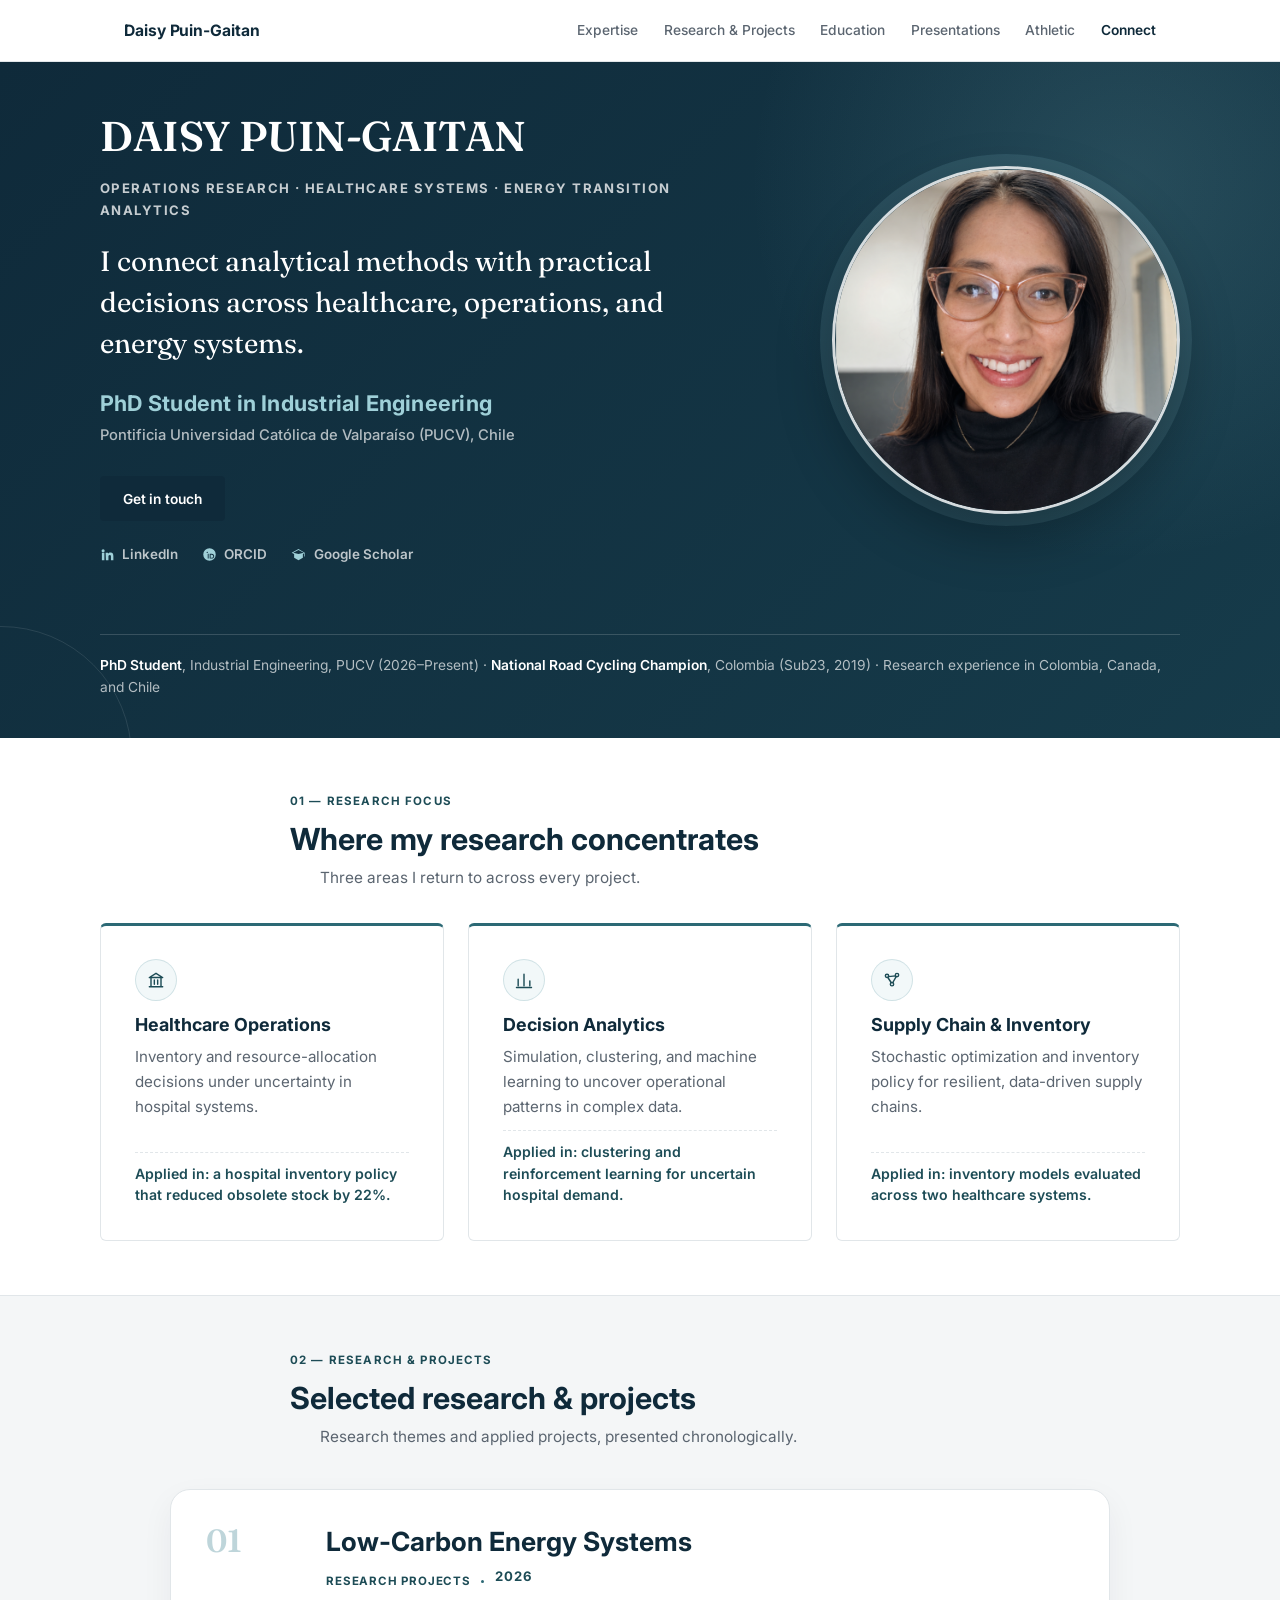
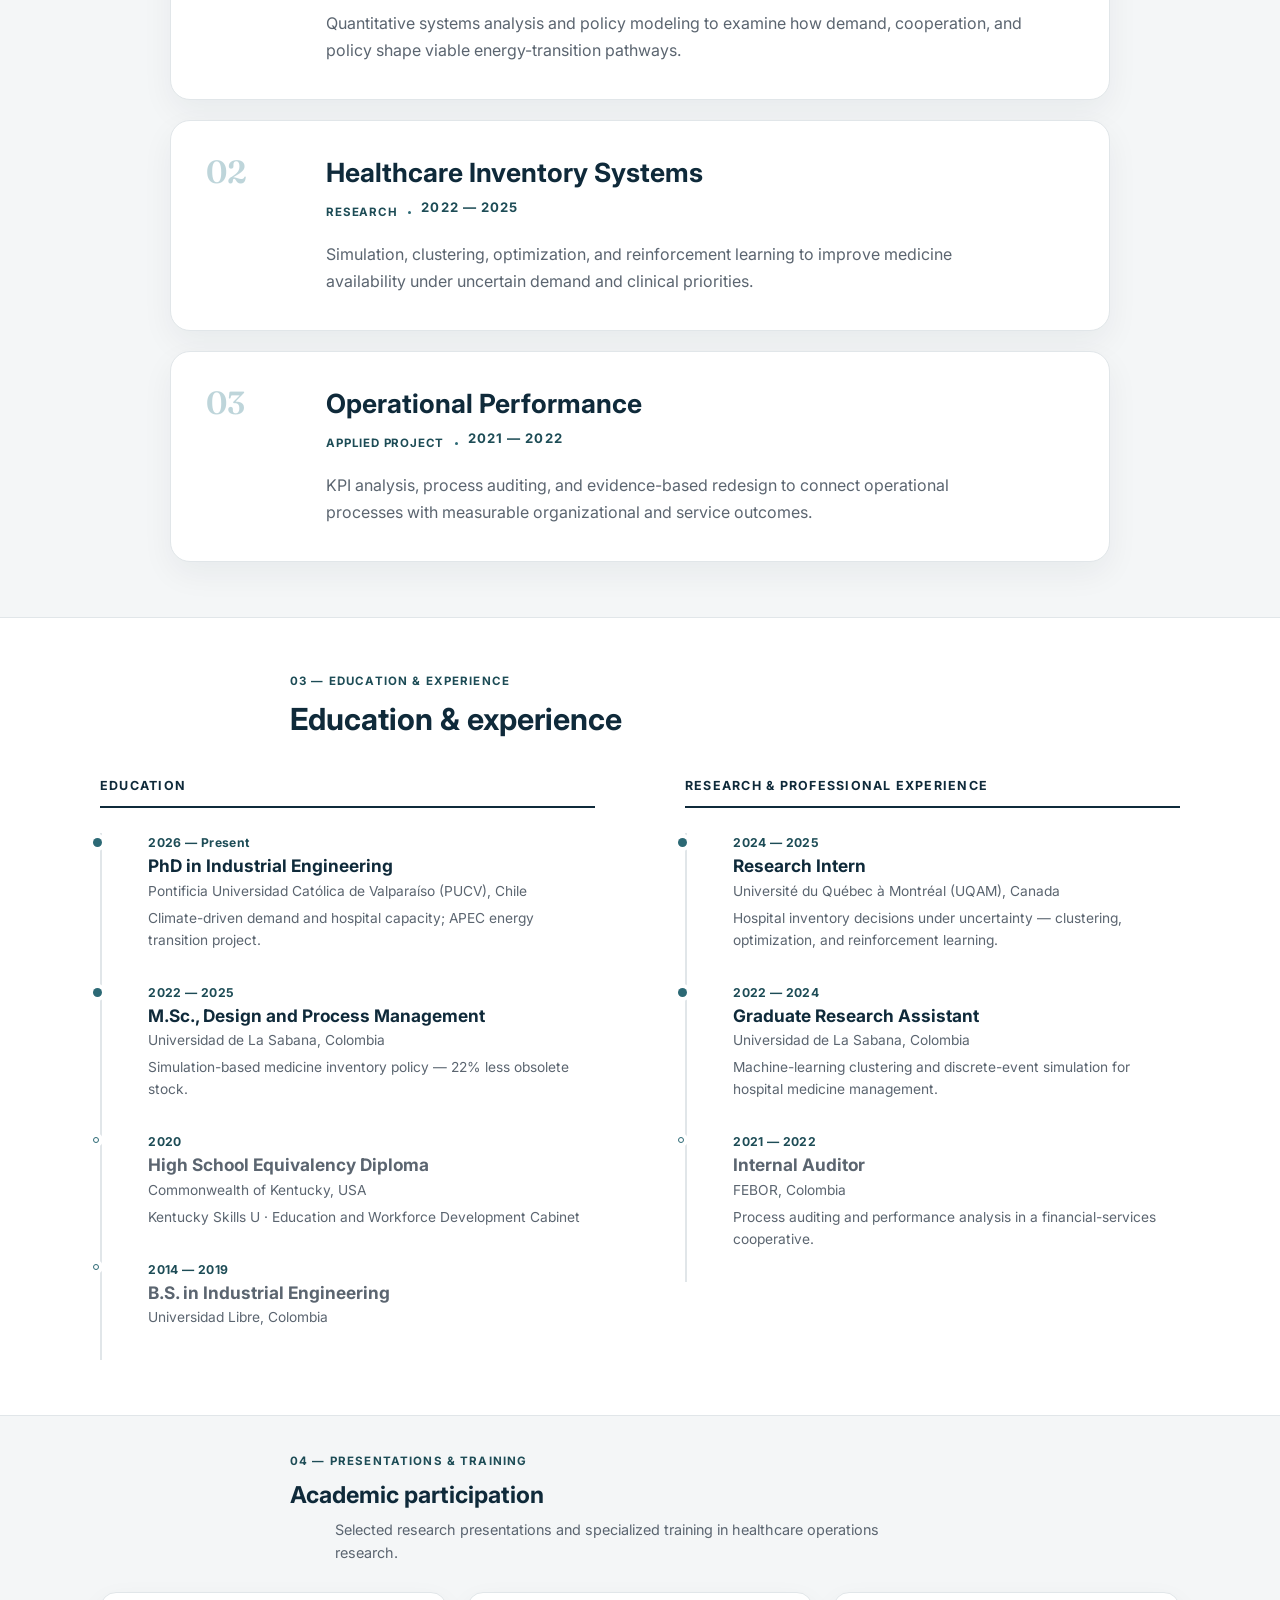
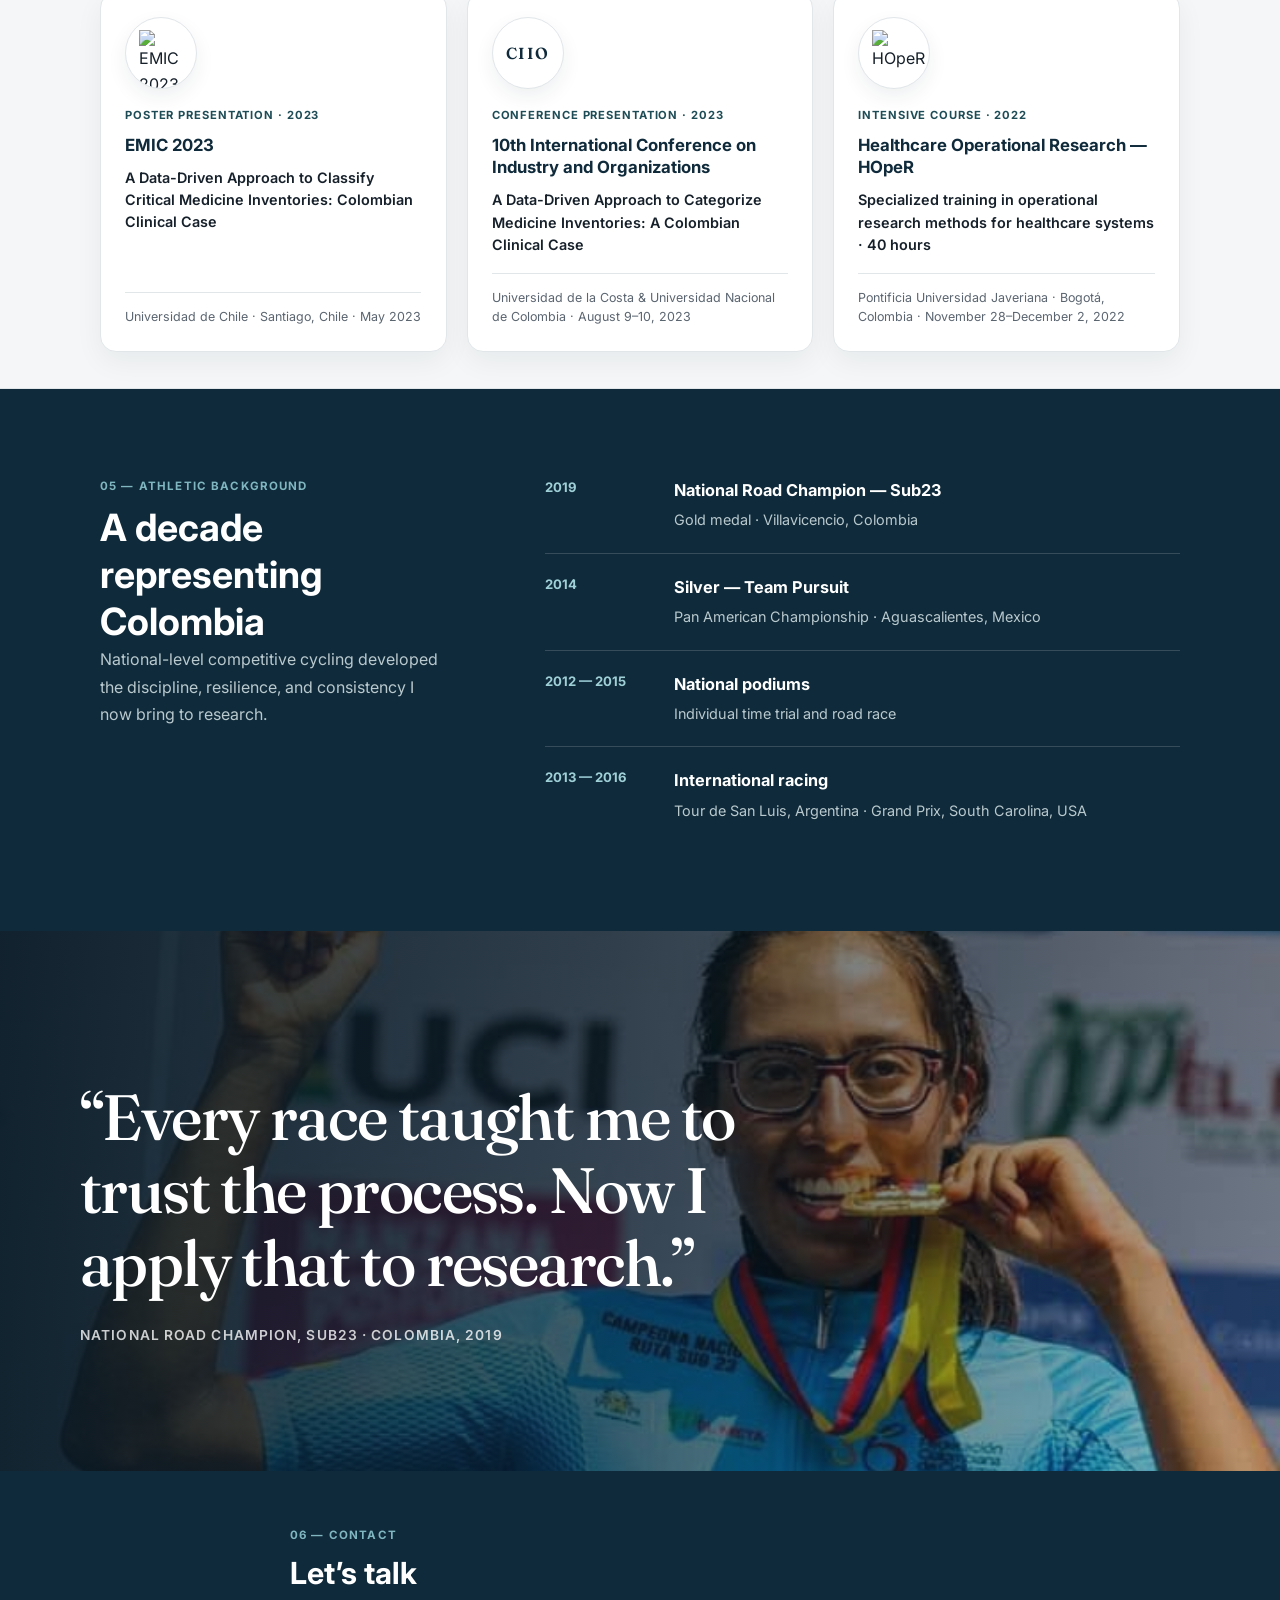
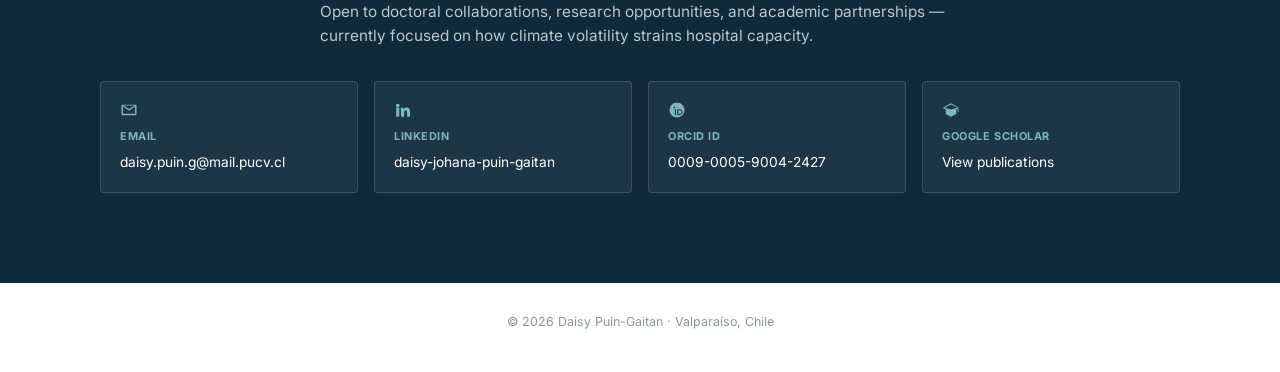
==== commit 81a3eba7: "Add files via upload" ====
--- a/index.html
+++ b/index.html
@@ -3,11 +3,11 @@
 <head>
 <meta charset="UTF-8">
 <meta name="viewport" content="width=device-width, initial-scale=1.0">
-<title>Daisy Puin Gaitán · Industrial Engineer &amp; Researcher</title>
-<meta name="description" content="Daisy Johana Puin Gaitán — Industrial Engineer and PhD researcher in Operations Research and Healthcare Systems, PUCV, Chile.">
+<title>Daisy Puin-Gaitan · Industrial Engineer &amp; Researcher</title>
+<meta name="description" content="Daisy Puin-Gaitan — Industrial Engineer and PhD researcher in Operations Research and Healthcare Systems, PUCV, Chile.">
 
 <!-- Open Graph -->
-<meta property="og:title" content="Daisy Puin Gaitán · Industrial Engineer &amp; Researcher">
+<meta property="og:title" content="Daisy Puin-Gaitan · Industrial Engineer &amp; Researcher">
 <meta property="og:description" content="Industrial Engineer and Researcher in Healthcare Operations — Pontificia Universidad Católica de Valparaíso, Chile.">
 <meta property="og:type" content="website">
 <meta property="og:image" content="linkedin.png">
@@ -27,7 +27,7 @@
 <!-- ============ HEADER / NAV ============ -->
 <header class="site-header">
   <nav class="nav" aria-label="Primary">
-    <a class="nav-brand" href="#top">Daisy Johana Puin Gaitán</a>
+    <a class="nav-brand" href="#top">Daisy Puin-Gaitan</a>
 
     <input type="checkbox" id="nav-toggle" class="nav-toggle-input">
     <label for="nav-toggle" class="nav-toggle" aria-label="Open menu">
@@ -36,7 +36,7 @@
 
     <div class="nav-links">
       <a href="#focus">Expertise</a>
-      <a href="#projects">Selected Work</a>
+      <a href="#projects">Research &amp; Projects</a>
       <a href="#education">Education</a>
       <a href="#presentations">Presentations</a>
       <a href="#athletic">Athletic</a>
@@ -51,8 +51,8 @@
   <section class="hero" id="top">
     <div class="hero-inner">
       <div class="hero-text">
-        <h1>Daisy Johana Puin Gaitán</h1>
-        <p class="keywords">Operations Research · Healthcare Analytics · Data-Driven Decisions</p>
+        <h1>DAISY PUIN-GAITAN</h1>
+        <p class="keywords">Operations Research · Healthcare Systems · Energy Transition Analytics</p>
         <p class="tagline">I connect analytical methods with practical decisions across healthcare, operations, and energy systems.</p>
         <p class="hero-role">PhD Student in Industrial Engineering</p>
         <p class="affiliation">Pontificia Universidad Católica de Valparaíso (PUCV), Chile</p>
@@ -84,7 +84,7 @@
       </div>
 
       <div class="hero-photo">
-        <img src="linkedin.png" alt="Portrait of Daisy Johana Puin Gaitán">
+        <img src="linkedin.png" alt="Portrait of Daisy Puin-Gaitan">
       </div>
     </div>
 
@@ -113,25 +113,25 @@
   <!-- ============ SELECTED RESEARCH & PROJECTS ============ -->
   <section class="section section-alt" id="projects" aria-labelledby="projects-title">
     <div class="section-head section-head-center">
-      <p class="kicker">02 — Selected Work</p>
-      <h2 id="projects-title">Research perspectives</h2>
-      <p class="section-lede">Selected perspectives and methods, presented chronologically.</p>
+      <p class="kicker">02 — Research &amp; Projects</p>
+      <h2 id="projects-title">Selected research &amp; projects</h2>
+      <p class="section-lede">Research themes and applied projects, presented chronologically.</p>
     </div>
 
     <div class="project-list project-list-compact">
       <article class="project-summary">
         <span class="project-index">01</span>
-        <div><h3>Low-Carbon Energy Systems</h3><time datetime="2026">2026</time><p>Quantitative systems analysis and policy modeling to examine how demand, cooperation, and policy shape viable energy-transition pathways.</p></div>
+        <div><h3>Low-Carbon Energy Systems</h3><p class="project-meta-line"><span>Research projects</span><time datetime="2026">2026</time></p><p>Quantitative systems analysis and policy modeling to examine how demand, cooperation, and policy shape viable energy-transition pathways.</p></div>
       </article>
 
       <article class="project-summary">
         <span class="project-index">02</span>
-        <div><h3>Healthcare Inventory Systems</h3><time>2022 — 2025</time><p>Simulation, clustering, optimization, and reinforcement learning to improve medicine availability under uncertain demand and clinical priorities.</p></div>
+        <div><h3>Healthcare Inventory Systems</h3><p class="project-meta-line"><span>Research</span><time>2022 — 2025</time></p><p>Simulation, clustering, optimization, and reinforcement learning to improve medicine availability under uncertain demand and clinical priorities.</p></div>
       </article>
 
       <article class="project-summary">
         <span class="project-index">03</span>
-        <div><h3>Operational Performance</h3><time>2021 — 2022</time><p>KPI analysis, process auditing, and evidence-based redesign to connect operational processes with measurable organizational and service outcomes.</p></div>
+        <div><h3>Operational Performance</h3><p class="project-meta-line"><span>Applied project</span><time>2021 — 2022</time></p><p>KPI analysis, process auditing, and evidence-based redesign to connect operational processes with measurable organizational and service outcomes.</p></div>
       </article>
     </div>
   </section>
@@ -173,6 +173,18 @@
         <div class="timeline-marker" aria-hidden="true"></div>
         <div class="timeline-content">
           <div class="timeline-row">
+            <span class="timeline-date">2020</span>
+          </div>
+          <h3>High School Equivalency Diploma</h3>
+          <p class="timeline-org">Commonwealth of Kentucky, USA</p>
+          <p>Kentucky Skills U · Education and Workforce Development Cabinet</p>
+        </div>
+      </li>
+
+      <li class="timeline-item timeline-item-minor">
+        <div class="timeline-marker" aria-hidden="true"></div>
+        <div class="timeline-content">
+          <div class="timeline-row">
             <span class="timeline-date">2014 — 2019</span>
           </div>
           <h3>B.S. in Industrial Engineering</h3>
@@ -191,15 +203,33 @@
   <!-- ============ PRESENTATIONS ============ -->
   <section class="section section-alt" id="presentations" aria-labelledby="presentations-title">
     <div class="section-head section-head-center">
-      <p class="kicker">04 — Presentations</p>
-      <h2 id="presentations-title">Academic presentations</h2>
-      <p class="section-lede">Selected forums where I have shared research and engaged with international academic communities.</p>
-    </div>
-
-    <div class="presentation-circles" aria-label="Academic presentations by year">
-      <a class="presentation-circle" href="https://www.hoper-school.com/" target="_blank" rel="noopener"><span class="event-logo"><img src="assets/hoper.png" alt="HOpeR"></span><strong>2025</strong><span>HOpeR</span></a>
-      <a class="presentation-circle" href="https://eventos.cmm.uchile.cl/emic2023/index.html" target="_blank" rel="noopener"><span class="event-logo"><img src="assets/emic2023.png" alt="EMIC"></span><strong>2023</strong><span>EMIC</span></a>
-      <a class="presentation-circle" href="https://revistascientificas.cuc.edu.co/bilo/issue/view/247" target="_blank" rel="noopener"><span class="event-logo event-logo-type" aria-label="CIIO">CIIO</span><strong>2023</strong><span>CIIO</span></a>
+      <p class="kicker">04 — Presentations &amp; Training</p>
+      <h2 id="presentations-title">Academic participation</h2>
+      <p class="section-lede">Selected research presentations and specialized training in healthcare operations research.</p>
+    </div>
+
+    <div class="academic-participation" aria-label="Academic presentations and training">
+      <a class="participation-card" href="https://eventos.cmm.uchile.cl/emic2023/index.html" target="_blank" rel="noopener">
+        <span class="event-logo"><img src="assets/emic2023.png" alt="EMIC 2023"></span>
+        <span class="participation-type">Poster presentation · 2023</span>
+        <h3>EMIC 2023</h3>
+        <p class="participation-title">A Data-Driven Approach to Classify Critical Medicine Inventories: Colombian Clinical Case</p>
+        <p class="participation-meta">Universidad de Chile · Santiago, Chile · May 2023</p>
+      </a>
+      <a class="participation-card" href="https://revistascientificas.cuc.edu.co/bilo/issue/view/247" target="_blank" rel="noopener">
+        <span class="event-logo event-logo-type" aria-label="CIIO">CIIO</span>
+        <span class="participation-type">Conference presentation · 2023</span>
+        <h3>10th International Conference on Industry and Organizations</h3>
+        <p class="participation-title">A Data-Driven Approach to Categorize Medicine Inventories: A Colombian Clinical Case</p>
+        <p class="participation-meta">Universidad de la Costa &amp; Universidad Nacional de Colombia · August 9–10, 2023</p>
+      </a>
+      <a class="participation-card" href="https://www.hoper-school.com/" target="_blank" rel="noopener">
+        <span class="event-logo"><img src="assets/hoper.png" alt="HOpeR"></span>
+        <span class="participation-type">Intensive course · 2022</span>
+        <h3>Healthcare Operational Research — HOpeR</h3>
+        <p class="participation-title">Specialized training in operational research methods for healthcare systems · 40 hours</p>
+        <p class="participation-meta">Pontificia Universidad Javeriana · Bogotá, Colombia · November 28–December 2, 2022</p>
+      </a>
     </div>
   </section>
 
@@ -259,7 +289,7 @@
 </main>
 
 <footer class="footer">
-  <p>&copy; <span id="year">2026</span> Daisy Johana Puin Gaitán · Valparaíso, Chile</p>
+  <p>&copy; <span id="year">2026</span> Daisy Puin-Gaitan · Valparaíso, Chile</p>
 </footer>
 
 <script>
--- a/style.css
+++ b/style.css
@@ -1177,6 +1177,30 @@
   text-align: center;
   text-transform: uppercase;
 }
+.project-meta-line {
+  display: flex;
+  align-items: center;
+  gap: 0.65rem;
+  margin: 0.15rem 0 0.75rem !important;
+}
+.project-meta-line span {
+  color: var(--accent-deep);
+  font-size: 0.72rem;
+  font-weight: 700;
+  letter-spacing: 0.07em;
+  text-transform: uppercase;
+}
+.project-meta-line span::after {
+  content: "";
+  display: inline-block;
+  width: 3px;
+  height: 3px;
+  margin-left: 0.65rem;
+  border-radius: 50%;
+  background: var(--accent);
+  vertical-align: middle;
+}
+.project-meta-line time { margin: 0; }
 
 .project-summary h3 {
   margin: 0 0 0.45rem;
@@ -1396,6 +1420,46 @@
 .event-logo-type { font-size: 1.05rem; }
 .presentation-circle strong { font-size: 0.8rem; }
 
+.academic-participation {
+  display: grid;
+  grid-template-columns: repeat(3, minmax(0, 1fr));
+  gap: 1.25rem;
+  max-width: var(--max-width);
+  margin: 1.75rem auto 0;
+}
+.participation-card {
+  display: flex;
+  flex-direction: column;
+  align-items: flex-start;
+  min-height: 360px;
+  padding: 1.5rem;
+  border: 1px solid var(--line);
+  border-radius: 16px;
+  background: var(--surface);
+  color: var(--ink);
+  text-decoration: none;
+  box-shadow: 0 10px 28px rgba(15, 42, 58, 0.055);
+  transition: transform 180ms ease, box-shadow 180ms ease, border-color 180ms ease;
+}
+.participation-card:hover {
+  transform: translateY(-4px);
+  border-color: rgba(53, 125, 139, 0.42);
+  box-shadow: 0 18px 38px rgba(15, 42, 58, 0.10);
+}
+.participation-card .event-logo { width: 72px; margin: 0 0 1.15rem; padding: 0.8rem; }
+.participation-card .event-logo-type { font-size: 1rem; }
+.participation-type {
+  margin-bottom: 0.55rem;
+  color: var(--accent-deep);
+  font-size: 0.7rem;
+  font-weight: 700;
+  letter-spacing: 0.08em;
+  text-transform: uppercase;
+}
+.participation-card h3 { margin: 0 0 0.65rem; font-size: 1.05rem; line-height: 1.35; }
+.participation-title { margin: 0 0 1rem; color: var(--ink); font-size: 0.9rem; font-weight: 600; line-height: 1.55; }
+.participation-meta { margin: auto 0 0; padding-top: 0.9rem; border-top: 1px solid var(--line); color: var(--muted); font-size: 0.78rem; line-height: 1.55; }
+
 .athletic-records { padding: clamp(3rem, 7vw, 5.5rem) 1.5rem; background: #0f2a3a; color: #fff; }
 .athletic-records-inner {
   display: grid;
@@ -1427,4 +1491,6 @@
   .focus-card { min-height: 0; }
   .project-summary { grid-template-columns: 40px 1fr; }
   .athletic-achievements li { grid-template-columns: 82px 1fr; gap: 1rem; }
-}
+  .academic-participation { grid-template-columns: 1fr; }
+  .participation-card { min-height: 0; }
+}
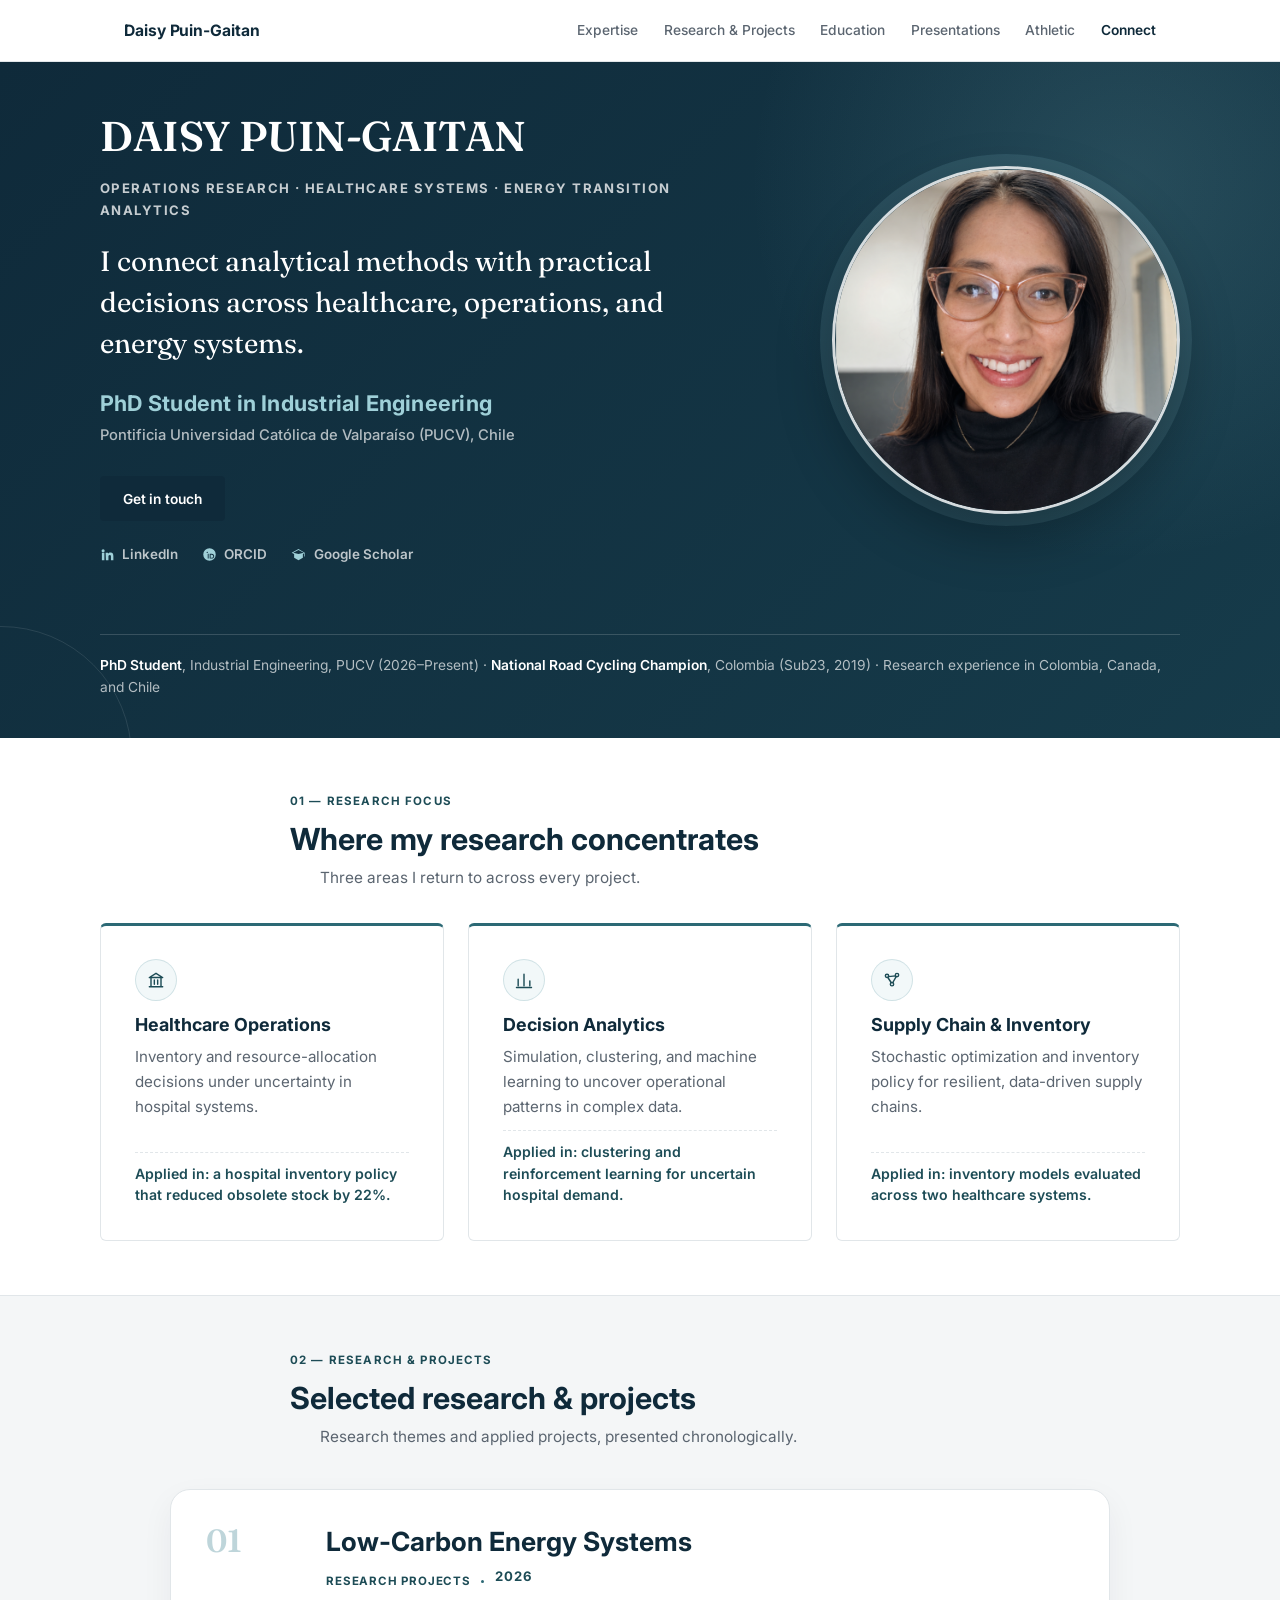
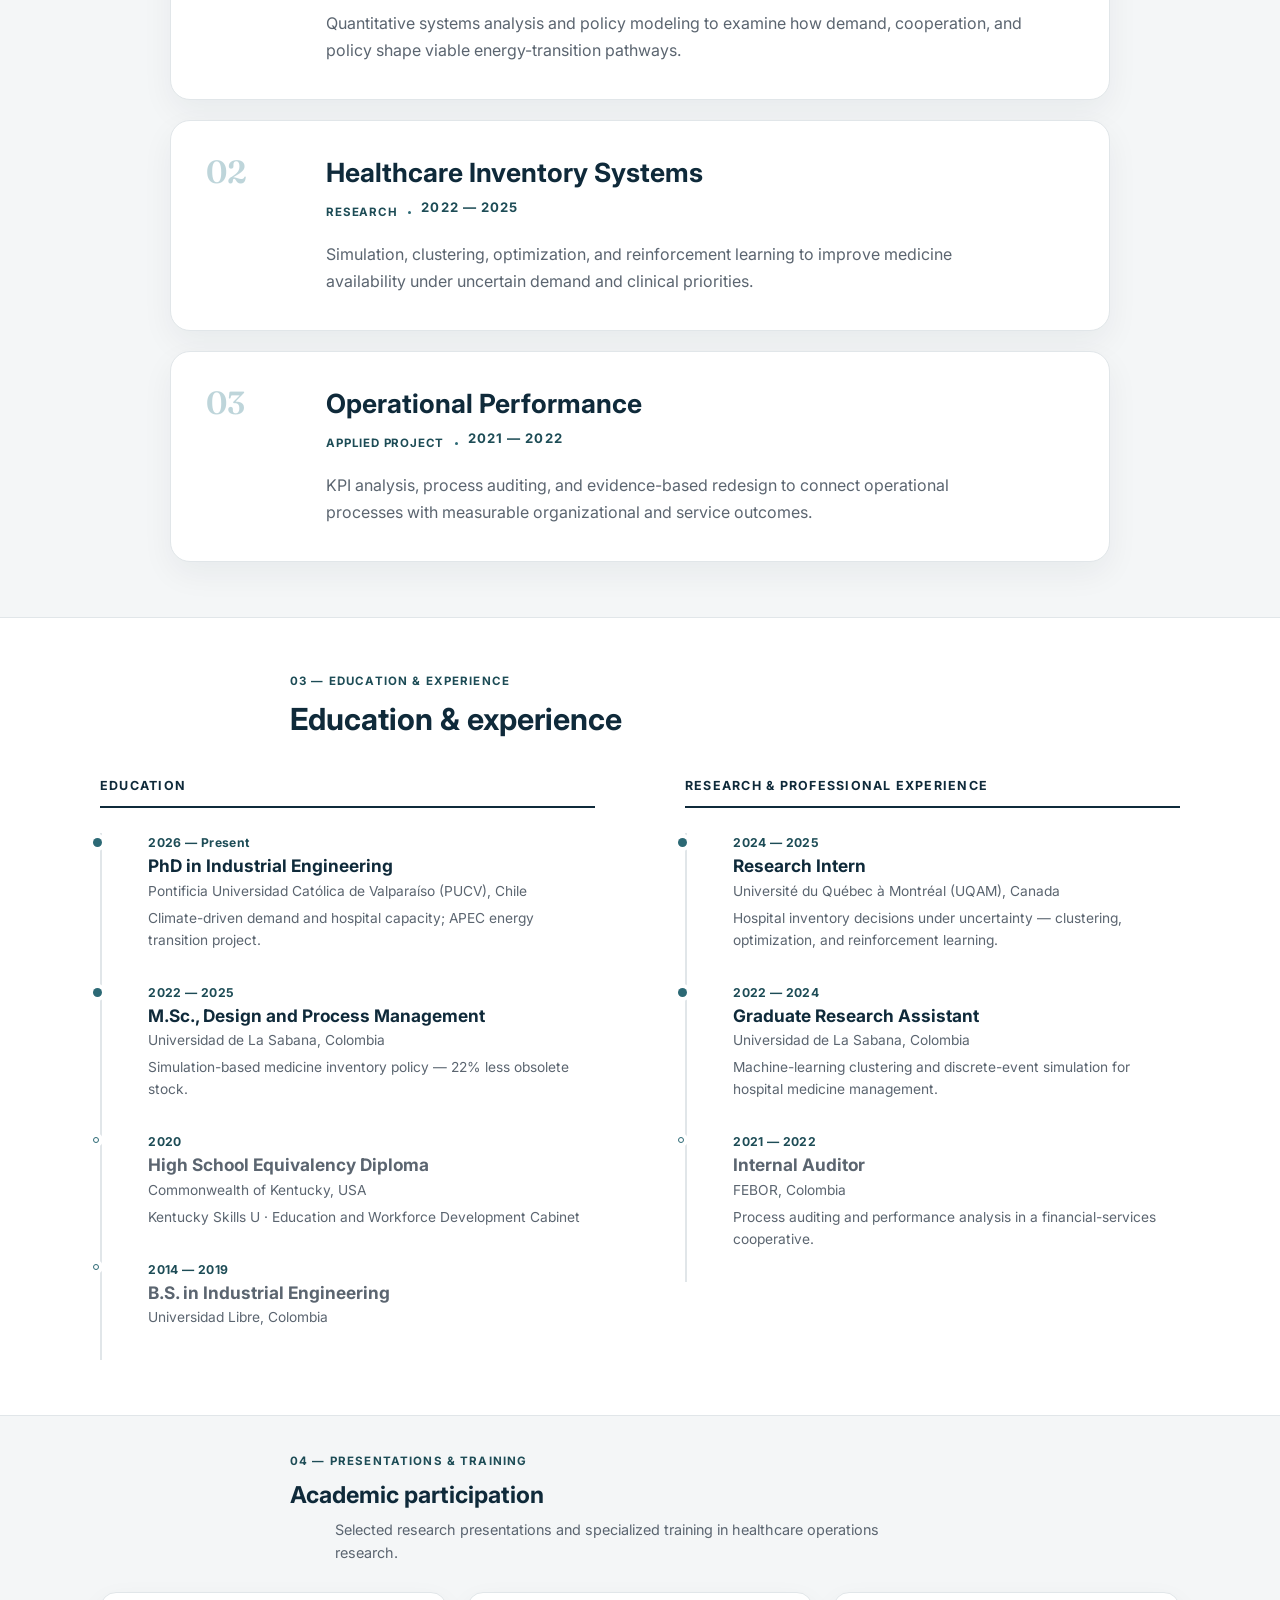
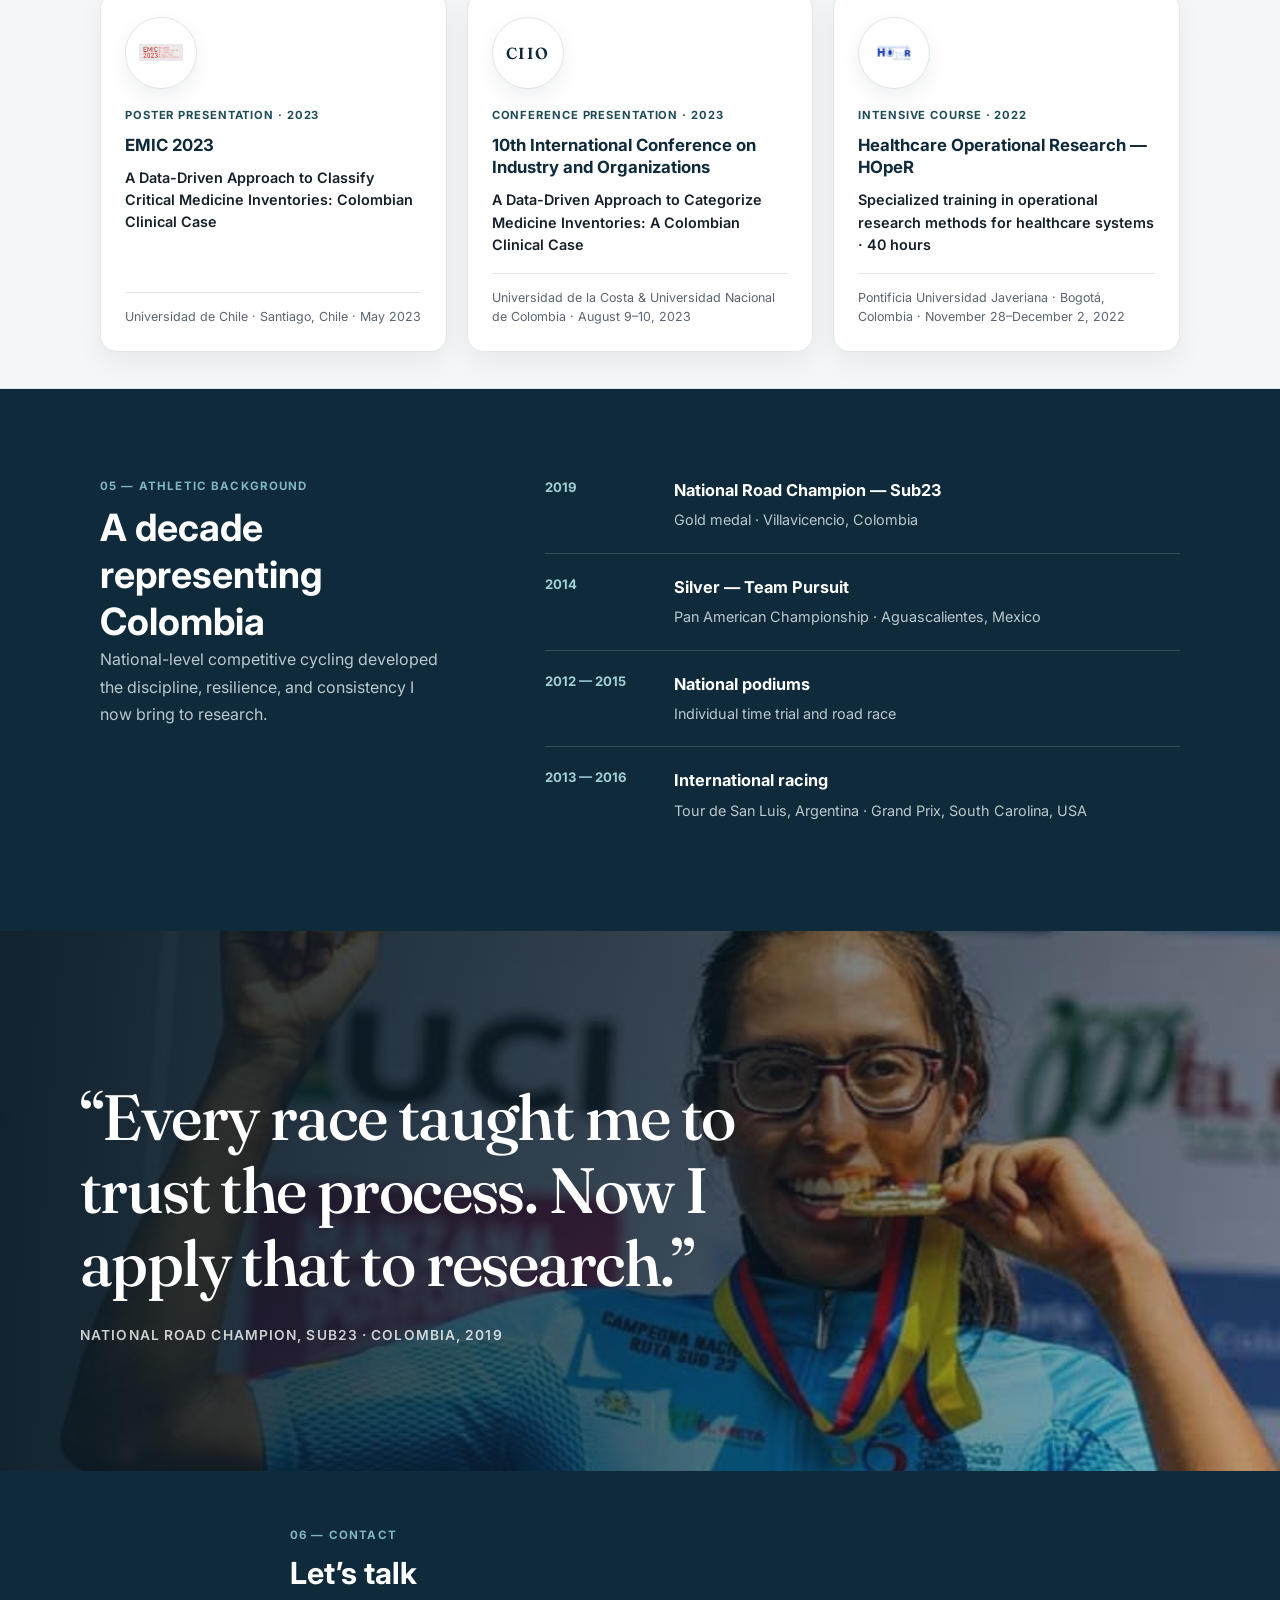
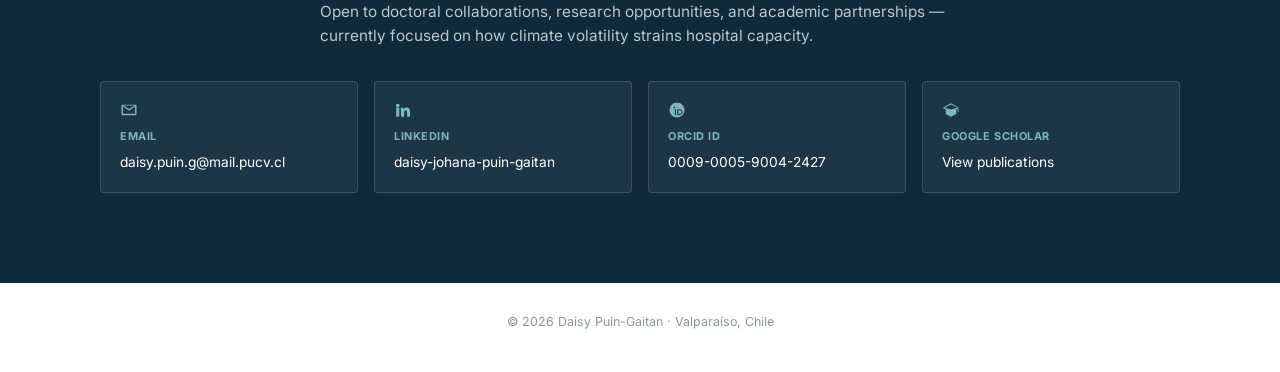
==== commit 6dde5787: "Add files via upload" ====
--- a/index.html
+++ b/index.html
@@ -210,7 +210,7 @@
 
     <div class="academic-participation" aria-label="Academic presentations and training">
       <a class="participation-card" href="https://eventos.cmm.uchile.cl/emic2023/index.html" target="_blank" rel="noopener">
-        <span class="event-logo"><img src="assets/emic2023.png" alt="EMIC 2023"></span>
+        <span class="event-logo"><img src="emic2023.png" alt="EMIC 2023"></span>
         <span class="participation-type">Poster presentation · 2023</span>
         <h3>EMIC 2023</h3>
         <p class="participation-title">A Data-Driven Approach to Classify Critical Medicine Inventories: Colombian Clinical Case</p>
@@ -224,7 +224,7 @@
         <p class="participation-meta">Universidad de la Costa &amp; Universidad Nacional de Colombia · August 9–10, 2023</p>
       </a>
       <a class="participation-card" href="https://www.hoper-school.com/" target="_blank" rel="noopener">
-        <span class="event-logo"><img src="assets/hoper.png" alt="HOpeR"></span>
+        <span class="event-logo"><img src="hoper.png" alt="HOpeR"></span>
         <span class="participation-type">Intensive course · 2022</span>
         <h3>Healthcare Operational Research — HOpeR</h3>
         <p class="participation-title">Specialized training in operational research methods for healthcare systems · 40 hours</p>
